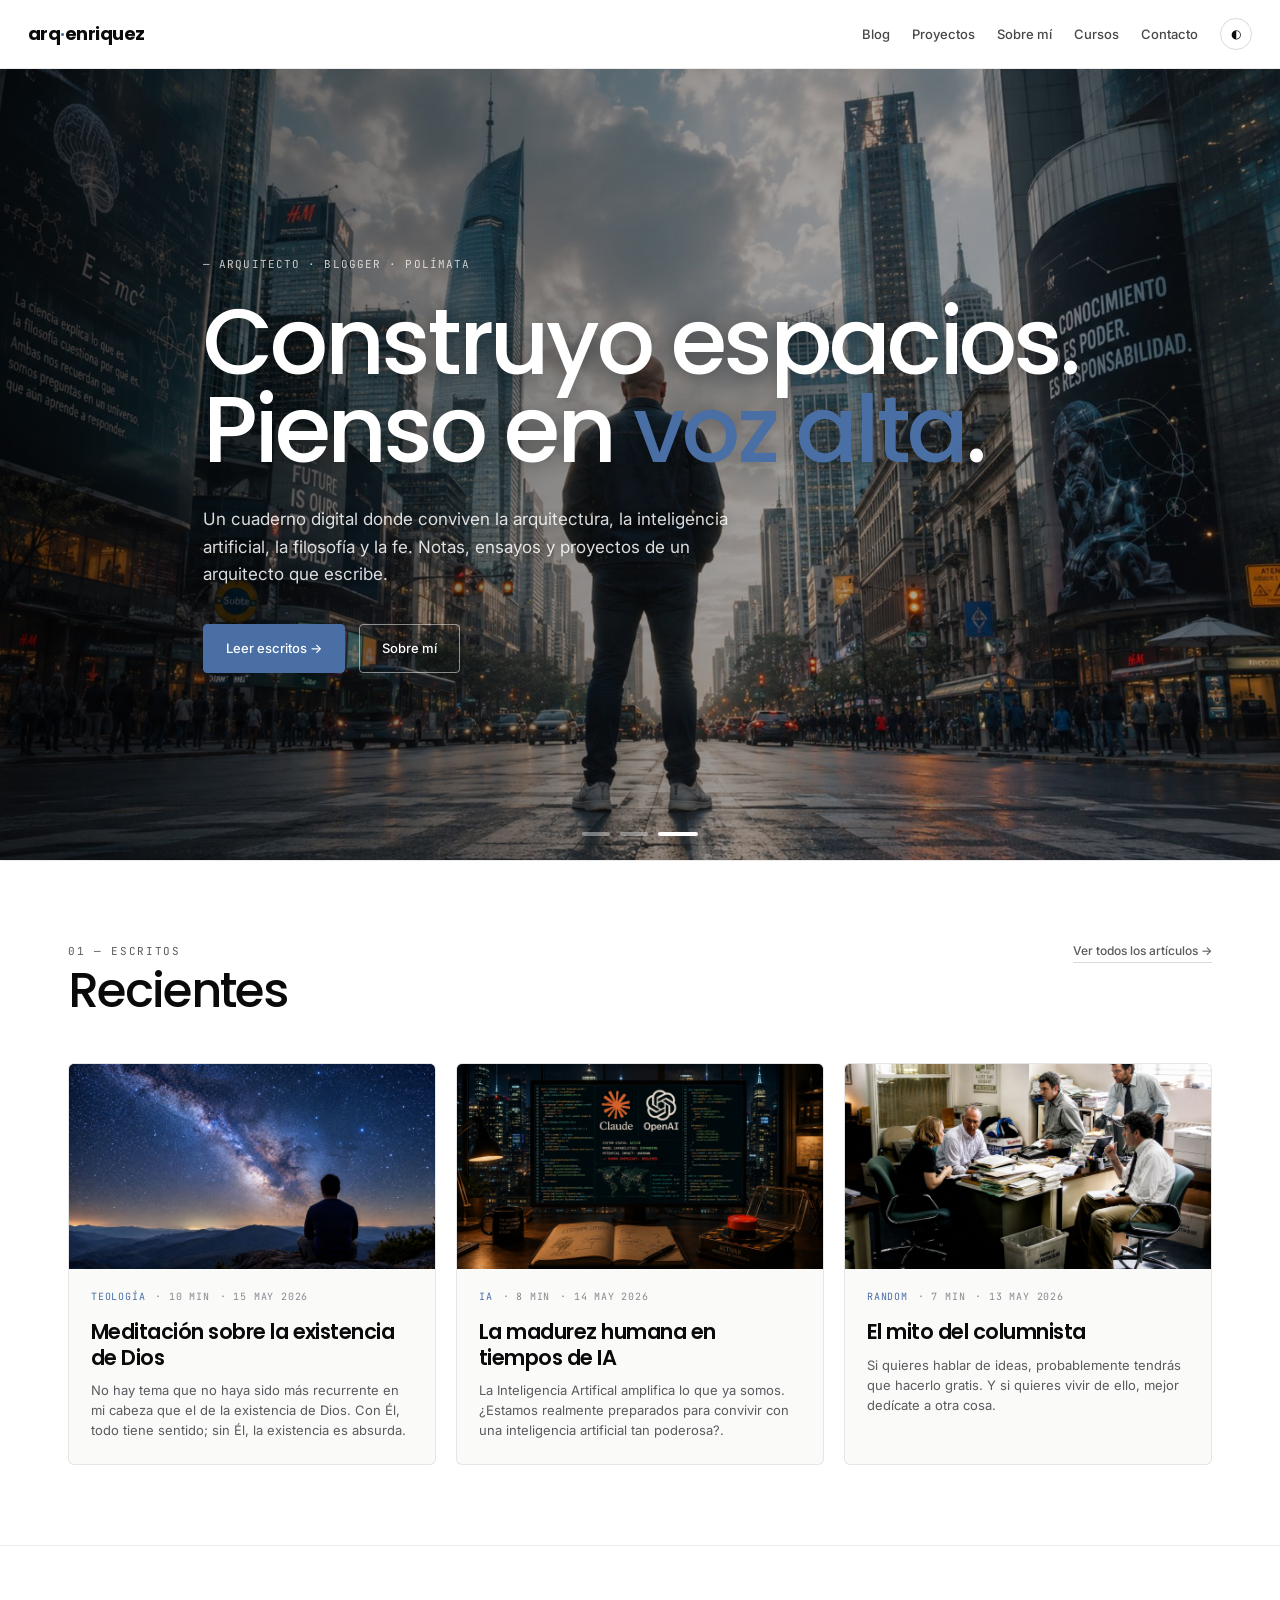
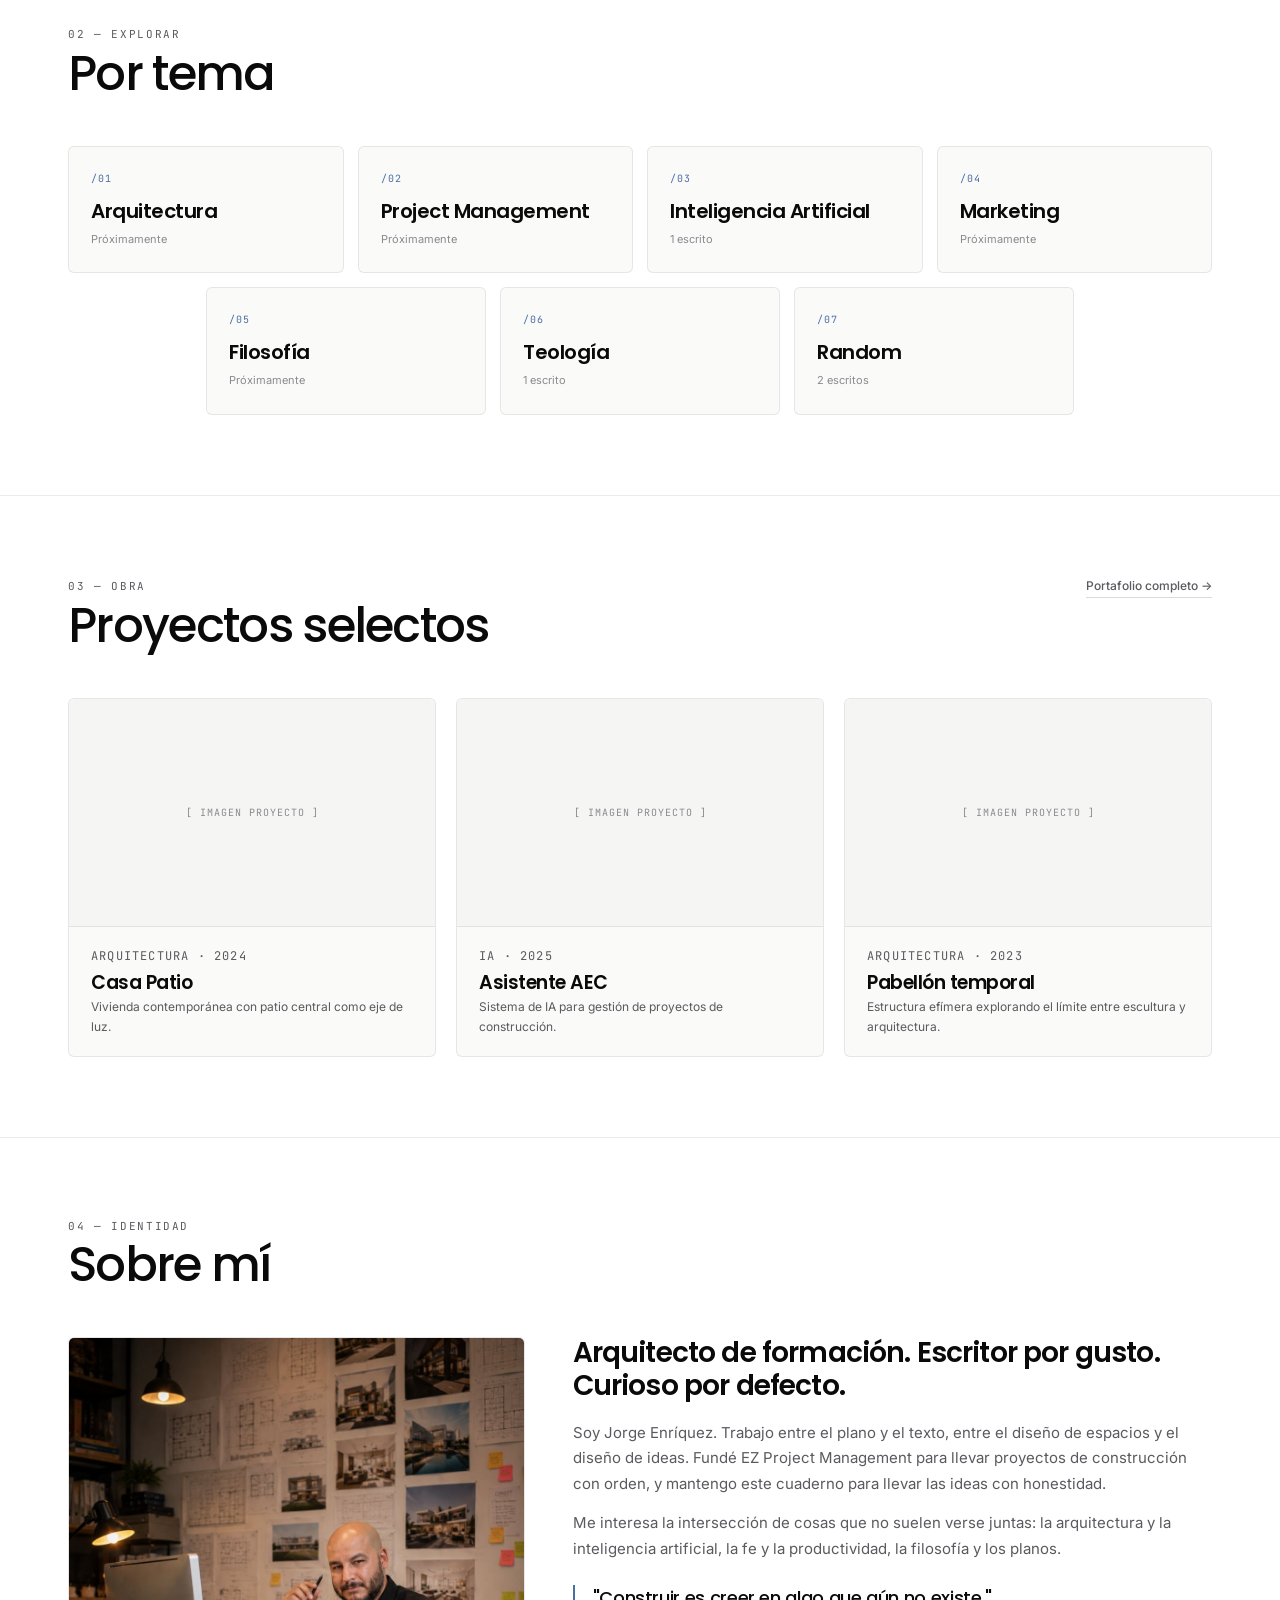
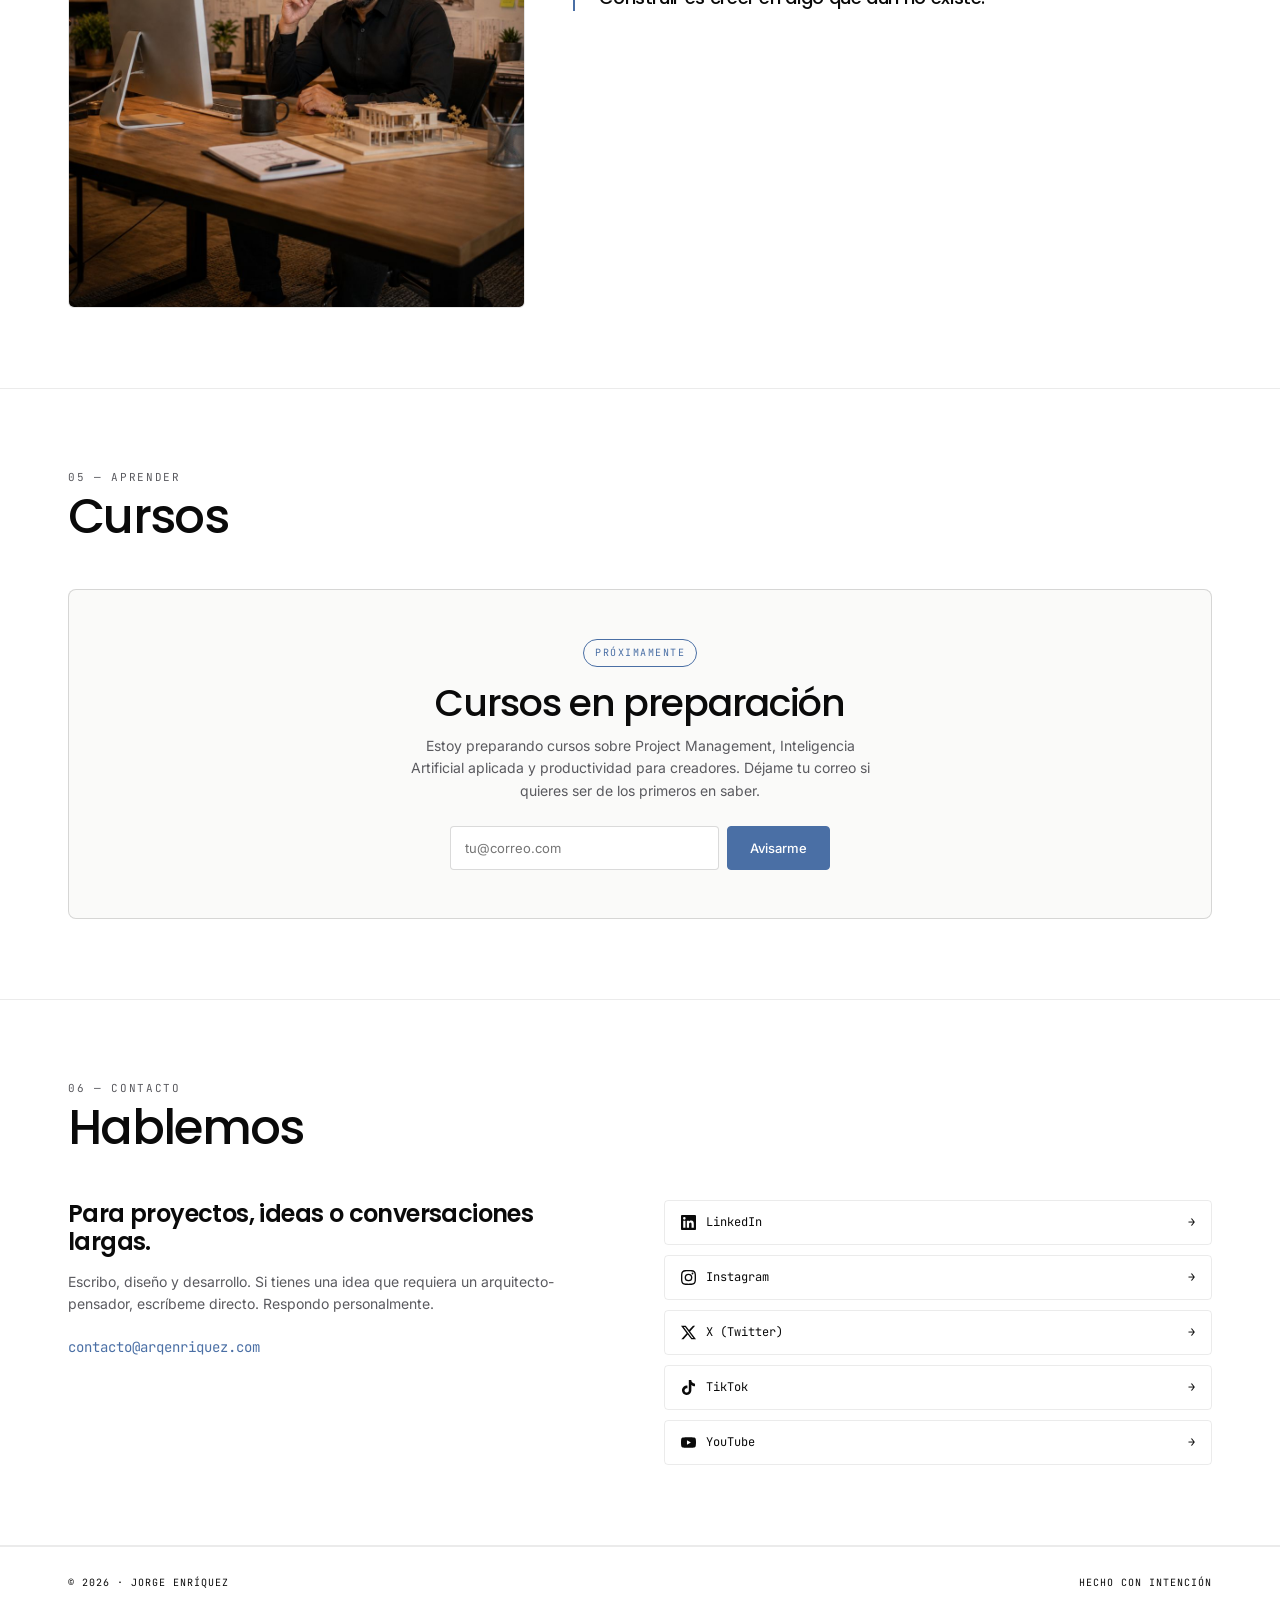
==== index.html @ 20e275d6 "Primer commit: estructura inicial del sitio con 4 articulos publicados" ====
<!DOCTYPE html>
<html lang="es" data-theme="light">
<head>
  <!-- ====================================================================
       META BÁSICA
       Es importante poner charset y viewport como las primeras dos etiquetas
       dentro de <head> para que el navegador interprete bien el contenido.
  ===================================================================== -->
  <meta charset="UTF-8">
  <meta name="viewport" content="width=device-width, initial-scale=1.0">

  <!-- ====================================================================
       SEO Y SOCIAL META TAGS
       Estas etiquetas son lo que aparece cuando alguien comparte tu sitio
       en WhatsApp, X, LinkedIn, etc. Son CRUCIALES para una marca personal.
  ===================================================================== -->
  <title>Jorge Enríquez · Arquitecto, escritor, polímata</title>
  <meta name="description" content="Cuaderno digital de Jorge Enríquez. Arquitectura, inteligencia artificial, project management, filosofía y teología. Notas, ensayos y proyectos.">
  <meta name="author" content="Jorge Enríquez">

  <!-- Open Graph (Facebook, LinkedIn, WhatsApp) -->
  <meta property="og:title" content="Jorge Enríquez · Arquitecto, escritor, polímata">
  <meta property="og:description" content="Cuaderno digital donde conviven la arquitectura, la inteligencia artificial, la filosofía y la fe.">
  <meta property="og:type" content="website">
  <meta property="og:url" content="https://arqenriquez.com">
  <meta property="og:locale" content="es_MX">
  <!-- Cuando tengas la imagen social, descomenta y ajusta: -->
  <!-- <meta property="og:image" content="https://arqenriquez.com/assets/images/og-image.jpg"> -->

  <!-- Twitter / X -->
  <meta name="twitter:card" content="summary_large_image">
  <meta name="twitter:title" content="Jorge Enríquez · Arquitecto, escritor, polímata">
  <meta name="twitter:description" content="Cuaderno digital donde conviven la arquitectura, la IA, la filosofía y la fe.">

  <!-- ====================================================================
       FAVICON
       Cuando tengas tu logo, lo guardas como favicon.ico en la raíz
       y como apple-touch-icon.png (180x180) para móviles.
  ===================================================================== -->
  <link rel="icon" type="image/x-icon" href="/favicon.ico">
  <!-- <link rel="apple-touch-icon" sizes="180x180" href="/apple-touch-icon.png"> -->

  <!-- ====================================================================
       FUENTES (Google Fonts con preconnect para mejor performance)
       preconnect = le dice al navegador "vas a necesitar esto, ve preparándote"
  ===================================================================== -->
  <link rel="preconnect" href="https://fonts.googleapis.com">
  <link rel="preconnect" href="https://fonts.gstatic.com" crossorigin>
  <link href="https://fonts.googleapis.com/css2?family=Poppins:wght@400;500;600;700;800&family=Inter:wght@400;500&family=JetBrains+Mono:wght@400;500&display=swap" rel="stylesheet">

  <!-- ====================================================================
       ESTILOS
  ===================================================================== -->
  <link rel="stylesheet" href="css/styles.css">
</head>

<body>

  <!-- ====================================================================
       NAVBAR
       <nav> es la etiqueta semántica para navegación principal.
       aria-label ayuda a lectores de pantalla a identificar la sección.
  ===================================================================== -->
  <nav class="nav" aria-label="Navegación principal">
    <a href="#top" class="logo" aria-label="Inicio · Jorge Enríquez">
      arq<i>·</i>enriquez
    </a>

    <!-- Botón hamburguesa (solo visible en móvil) -->
    <button class="nav-toggle" id="navToggle" aria-label="Abrir menú" aria-expanded="false">
      <span></span>
      <span></span>
      <span></span>
    </button>

    <ul class="nav-links" id="navLinks">
      <li><a href="#blog">Blog</a></li>
      <li><a href="#proyectos">Proyectos</a></li>
      <li><a href="#sobre">Sobre mí</a></li>
      <li><a href="#cursos">Cursos</a></li>
      <li><a href="#contacto">Contacto</a></li>
      <li>
        <button class="theme-toggle" id="themeToggle" aria-label="Cambiar tema oscuro/claro" title="Cambiar tema">
          <span class="theme-icon">◐</span>
        </button>
      </li>
    </ul>
  </nav>

  <!-- ====================================================================
       MAIN CONTENT
       <main> indica el contenido principal de la página (solo uno por página)
  ===================================================================== -->
  <main id="top">

    <!-- HERO ============================================================ -->
    <!--
         El hero ahora tiene un carrusel a TODO el ancho y alto como fondo.
         El texto va encima con z-index alto y un overlay oscuro detrás del
         texto para garantizar legibilidad sobre cualquier imagen.
    -->
    <section class="hero">

      <!-- ================================================================
           CARRUSEL DE FONDO
           - 3 slides con fade automático cada 5 segundos
           - Pausa al pasar el mouse
           - Indicadores (puntos) y flechas para navegación manual
           - Para añadir/quitar slides: edita los <div class="slide">
             y los <button class="dot"> (mantén el mismo número).
      ================================================================ -->
      <div class="hero-carousel" id="heroCarousel" aria-roledescription="carousel" aria-label="Galería del hero">

        <div class="carousel-track">
          <!-- ORDEN INICIAL: el slide 3 (Hero 3) arranca activo porque
               la palabra inicial es "voz alta", que va emparejada con Hero 3. -->
          <div class="slide" data-slide="0">
            <img src="assets/images/hero-slide-1.jpg" alt="" loading="lazy">
          </div>
          <div class="slide" data-slide="1">
            <img src="assets/images/hero-slide-2.jpg" alt="" loading="lazy">
          </div>
          <div class="slide is-active" data-slide="2">
            <img src="assets/images/hero-slide-3.jpg" alt="" loading="eager">
          </div>
        </div>

        <!-- Overlay oscuro para mejorar contraste del texto sobre las fotos -->
        <div class="hero-overlay" aria-hidden="true"></div>

        <button class="carousel-arrow carousel-prev" id="carouselPrev" aria-label="Slide anterior">‹</button>
        <button class="carousel-arrow carousel-next" id="carouselNext" aria-label="Siguiente slide">›</button>

        <div class="carousel-dots" role="tablist" aria-label="Selector de slides">
          <button class="dot" data-target="0" aria-label="Ir al slide 1"></button>
          <button class="dot" data-target="1" aria-label="Ir al slide 2"></button>
          <button class="dot is-active" data-target="2" aria-label="Ir al slide 3"></button>
        </div>
      </div>

      <!-- Contenido del hero (va por encima del carrusel) -->
      <div class="container hero-content">
        <p class="meta">— ARQUITECTO · BLOGGER · POLÍMATA</p>
        <h1 class="hero-title">
          Construyo espacios.<br>
          Pienso en <span class="rotate" id="rotateWord">voz alta</span>.
        </h1>
        <p class="hero-lede">
          Un cuaderno digital donde conviven la arquitectura, la inteligencia artificial,
          la filosofía y la fe. Notas, ensayos y proyectos de un arquitecto que escribe.
        </p>
        <div class="hero-cta">
          <a href="#blog" class="btn btn-primary">Leer escritos →</a>
          <a href="#sobre" class="btn btn-ghost">Sobre mí</a>
        </div>
      </div>
    </section>

    <!-- 01 — BLOG RECIENTES ============================================ -->
    <section class="section" id="blog">
      <div class="container">
        <header class="section-head">
          <div>
            <p class="section-num">01 — ESCRITOS</p>
            <h2>Recientes</h2>
          </div>
          <a href="articulos.html" class="section-link">Ver todos los artículos →</a>
        </header>

        <!-- El listado lo genera JS leyendo /data/articulos.js.
             data-limit="3" → en la portada solo mostramos los 3 más recientes. -->
        <div class="blog-grid" id="blogGrid" data-limit="3">
          <!-- Cards inyectados por script.js -->
        </div>
      </div>
    </section>

    <!-- 02 — EXPLORAR POR TEMA ========================================= -->
    <section class="section" id="temas">
      <div class="container">
        <header class="section-head">
          <div>
            <p class="section-num">02 — EXPLORAR</p>
            <h2>Por tema</h2>
          </div>
        </header>

        <!-- Cada card lleva a articulos.html?cat=<slug-categoria>.
             data-cat = nombre EXACTO de la categoría en articulos.js (mayúsculas).
             Lo usa el JS para contar artículos de esa categoría dinámicamente
             (reemplaza el "00 escritos" por el conteo real). -->
        <div class="cat-grid">
          <a href="articulos.html?cat=arquitectura" class="cat" data-cat="ARQUITECTURA">
            <span class="cat-num">/01</span>
            <span class="cat-name">Arquitectura</span>
            <span class="cat-count">00 escritos</span>
          </a>
          <a href="articulos.html?cat=project-management" class="cat" data-cat="PROJECT MANAGEMENT">
            <span class="cat-num">/02</span>
            <span class="cat-name">Project Management</span>
            <span class="cat-count">00 escritos</span>
          </a>
          <a href="articulos.html?cat=ia" class="cat" data-cat="IA">
            <span class="cat-num">/03</span>
            <span class="cat-name">Inteligencia Artificial</span>
            <span class="cat-count">00 escritos</span>
          </a>
          <a href="articulos.html?cat=marketing" class="cat" data-cat="MARKETING">
            <span class="cat-num">/04</span>
            <span class="cat-name">Marketing</span>
            <span class="cat-count">00 escritos</span>
          </a>
          <a href="articulos.html?cat=filosofia" class="cat" data-cat="FILOSOFÍA">
            <span class="cat-num">/05</span>
            <span class="cat-name">Filosofía</span>
            <span class="cat-count">00 escritos</span>
          </a>
          <a href="articulos.html?cat=teologia" class="cat" data-cat="TEOLOGÍA">
            <span class="cat-num">/06</span>
            <span class="cat-name">Teología</span>
            <span class="cat-count">00 escritos</span>
          </a>
          <a href="articulos.html?cat=random" class="cat" data-cat="RANDOM">
            <span class="cat-num">/07</span>
            <span class="cat-name">Random</span>
            <span class="cat-count">00 escritos</span>
          </a>
        </div>
      </div>
    </section>

    <!-- 03 — PROYECTOS SELECTOS ======================================== -->
    <section class="section" id="proyectos">
      <div class="container">
        <header class="section-head">
          <div>
            <p class="section-num">03 — OBRA</p>
            <h2>Proyectos selectos</h2>
          </div>
          <a href="#" class="section-link">Portafolio completo →</a>
        </header>

        <div class="proj-grid">
          <article class="proj-card">
            <div class="proj-img" aria-label="Imagen del proyecto Casa Patio">
              <span>[ IMAGEN PROYECTO ]</span>
            </div>
            <div class="proj-body">
              <p class="proj-tag">ARQUITECTURA · 2024</p>
              <h3>Casa Patio</h3>
              <p>Vivienda contemporánea con patio central como eje de luz.</p>
            </div>
          </article>

          <article class="proj-card">
            <div class="proj-img" aria-label="Imagen del proyecto Asistente AEC">
              <span>[ IMAGEN PROYECTO ]</span>
            </div>
            <div class="proj-body">
              <p class="proj-tag">IA · 2025</p>
              <h3>Asistente AEC</h3>
              <p>Sistema de IA para gestión de proyectos de construcción.</p>
            </div>
          </article>

          <article class="proj-card">
            <div class="proj-img" aria-label="Imagen del proyecto Pabellón">
              <span>[ IMAGEN PROYECTO ]</span>
            </div>
            <div class="proj-body">
              <p class="proj-tag">ARQUITECTURA · 2023</p>
              <h3>Pabellón temporal</h3>
              <p>Estructura efímera explorando el límite entre escultura y arquitectura.</p>
            </div>
          </article>
        </div>
      </div>
    </section>

    <!-- 04 — SOBRE MÍ ================================================== -->
    <section class="section" id="sobre">
      <div class="container">
        <header class="section-head">
          <div>
            <p class="section-num">04 — IDENTIDAD</p>
            <h2>Sobre mí</h2>
          </div>
        </header>

        <div class="about">
          <div class="about-photo">
            <img src="assets/images/sobre-mi.jpg" alt="Foto de Jorge Enríquez" loading="lazy">
          </div>
          <div class="about-text">
            <h3>Arquitecto de formación. Escritor por gusto. Curioso por defecto.</h3>
            <p>
              Soy Jorge Enríquez. Trabajo entre el plano y el texto, entre el diseño de
              espacios y el diseño de ideas. Fundé EZ Project Management para llevar proyectos
              de construcción con orden, y mantengo este cuaderno para llevar las ideas con honestidad.
            </p>
            <p>
              Me interesa la intersección de cosas que no suelen verse juntas: la arquitectura
              y la inteligencia artificial, la fe y la productividad, la filosofía y los planos.
            </p>
            <blockquote class="quote">
              "Construir es creer en algo que aún no existe."
            </blockquote>
          </div>
        </div>
      </div>
    </section>

    <!-- 05 — CURSOS ==================================================== -->
    <section class="section" id="cursos">
      <div class="container">
        <header class="section-head">
          <div>
            <p class="section-num">05 — APRENDER</p>
            <h2>Cursos</h2>
          </div>
        </header>

        <div class="courses">
          <span class="courses-tag">PRÓXIMAMENTE</span>
          <h3>Cursos en preparación</h3>
          <p>
            Estoy preparando cursos sobre Project Management, Inteligencia Artificial aplicada
            y productividad para creadores. Déjame tu correo si quieres ser de los primeros en saber.
          </p>
          <form class="email-form" id="emailForm">
            <input
              type="email"
              name="email"
              placeholder="tu@correo.com"
              required
              aria-label="Correo electrónico"
            >
            <button type="submit" class="btn btn-primary">Avisarme</button>
          </form>
        </div>
      </div>
    </section>

    <!-- 06 — CONTACTO ================================================== -->
    <section class="section" id="contacto">
      <div class="container">
        <header class="section-head">
          <div>
            <p class="section-num">06 — CONTACTO</p>
            <h2>Hablemos</h2>
          </div>
        </header>

        <div class="contact">
          <div class="contact-info">
            <h3>Para proyectos, ideas o conversaciones largas.</h3>
            <p>
              Escribo, diseño y desarrollo. Si tienes una idea que requiera un
              arquitecto-pensador, escríbeme directo. Respondo personalmente.
            </p>
            <a href="mailto:contacto@arqenriquez.com" class="contact-email">
              contacto@arqenriquez.com
            </a>
          </div>

          <!-- Los iconos son SVG inline (no archivos externos). Usan
               fill="currentColor" para heredar el color del texto: se ven
               monocromáticos y cambian a azul en hover automáticamente. -->
          <div class="social">
            <a href="https://www.linkedin.com/in/jorge-ernesto-enriquez-espinoza-536915244/?skipRedirect=true" target="_blank" rel="noopener noreferrer">
              <span class="social-name">
                <svg class="social-icon" viewBox="0 0 24 24" fill="currentColor" aria-hidden="true"><path d="M20.447 20.452h-3.554v-5.569c0-1.328-.027-3.037-1.852-3.037-1.853 0-2.136 1.445-2.136 2.939v5.667H9.351V9h3.414v1.561h.046c.477-.9 1.637-1.85 3.37-1.85 3.601 0 4.267 2.37 4.267 5.455v6.286zM5.337 7.433a2.062 2.062 0 0 1-2.063-2.065 2.064 2.064 0 1 1 2.063 2.065zm1.782 13.019H3.555V9h3.564v11.452zM22.225 0H1.771C.792 0 0 .774 0 1.729v20.542C0 23.227.792 24 1.771 24h20.451C23.2 24 24 23.227 24 22.271V1.729C24 .774 23.2 0 22.222 0h.003z"/></svg>
                LinkedIn
              </span><span>→</span>
            </a>
            <a href="https://www.instagram.com/jenriquez_arq/" target="_blank" rel="noopener noreferrer">
              <span class="social-name">
                <svg class="social-icon" viewBox="0 0 24 24" fill="currentColor" aria-hidden="true"><path d="M12 2.163c3.204 0 3.584.012 4.85.07 3.252.148 4.771 1.691 4.919 4.919.058 1.265.069 1.645.069 4.849 0 3.205-.012 3.584-.069 4.849-.149 3.225-1.664 4.771-4.919 4.919-1.266.058-1.644.07-4.85.07-3.204 0-3.584-.012-4.849-.07-3.26-.149-4.771-1.699-4.919-4.92-.058-1.265-.07-1.644-.07-4.849 0-3.204.013-3.583.07-4.849.149-3.227 1.664-4.771 4.919-4.919 1.266-.057 1.645-.069 4.849-.069zM12 0C8.741 0 8.333.014 7.053.072 2.695.272.273 2.69.073 7.052.014 8.333 0 8.741 0 12c0 3.259.014 3.668.072 4.948.2 4.358 2.618 6.78 6.98 6.98C8.333 23.986 8.741 24 12 24c3.259 0 3.668-.014 4.948-.072 4.354-.2 6.782-2.618 6.979-6.98.059-1.28.073-1.689.073-4.948 0-3.259-.014-3.667-.072-4.947-.196-4.354-2.617-6.78-6.979-6.98C15.668.014 15.259 0 12 0zm0 5.838a6.162 6.162 0 1 0 0 12.324 6.162 6.162 0 0 0 0-12.324zM12 16a4 4 0 1 1 0-8 4 4 0 0 1 0 8zm6.406-11.845a1.44 1.44 0 1 0 0 2.881 1.44 1.44 0 0 0 0-2.881z"/></svg>
                Instagram
              </span><span>→</span>
            </a>
            <a href="https://x.com/arqenriquez" target="_blank" rel="noopener noreferrer">
              <span class="social-name">
                <svg class="social-icon" viewBox="0 0 24 24" fill="currentColor" aria-hidden="true"><path d="M18.901 1.153h3.68l-8.04 9.19L24 22.846h-7.406l-5.8-7.584-6.638 7.584H.474l8.6-9.83L0 1.154h7.594l5.243 6.932 6.39-6.933ZM17.61 20.644h2.039L6.486 3.24H4.298Z"/></svg>
                X (Twitter)
              </span><span>→</span>
            </a>
            <a href="https://www.tiktok.com/@arq.enriquez" target="_blank" rel="noopener noreferrer">
              <span class="social-name">
                <svg class="social-icon" viewBox="0 0 24 24" fill="currentColor" aria-hidden="true"><path d="M12.525.02c1.31-.02 2.61-.01 3.91-.02.08 1.53.63 3.09 1.75 4.17 1.12 1.11 2.7 1.62 4.24 1.79v4.03c-1.44-.05-2.89-.35-4.2-.97-.57-.26-1.1-.59-1.62-.93-.01 2.92.01 5.84-.02 8.75-.08 1.4-.54 2.79-1.35 3.94-1.31 1.92-3.58 3.17-5.91 3.21-1.43.08-2.86-.31-4.08-1.03-2.02-1.19-3.44-3.37-3.65-5.71-.02-.5-.03-1-.01-1.49.18-1.9 1.12-3.72 2.58-4.96 1.66-1.44 3.98-2.13 6.15-1.72.02 1.48-.04 2.96-.04 4.44-.99-.32-2.15-.23-3.02.37-.63.41-1.11 1.04-1.36 1.75-.21.51-.15 1.07-.14 1.61.24 1.64 1.82 3.02 3.5 2.87 1.12-.01 2.19-.66 2.77-1.61.19-.33.4-.67.41-1.06.1-1.79.06-3.57.07-5.36.01-4.03-.01-8.05.02-12.07z"/></svg>
                TikTok
              </span><span>→</span>
            </a>
            <a href="https://www.youtube.com/@arqenriquez" target="_blank" rel="noopener noreferrer">
              <span class="social-name">
                <svg class="social-icon" viewBox="0 0 24 24" fill="currentColor" aria-hidden="true"><path d="M23.498 6.186a3.016 3.016 0 0 0-2.122-2.136C19.505 3.545 12 3.545 12 3.545s-7.505 0-9.377.505A3.017 3.017 0 0 0 .502 6.186C0 8.07 0 12 0 12s0 3.93.502 5.814a3.016 3.016 0 0 0 2.122 2.136c1.871.505 9.376.505 9.376.505s7.505 0 9.377-.505a3.015 3.015 0 0 0 2.122-2.136C24 15.93 24 12 24 12s0-3.93-.502-5.814zM9.545 15.568V8.432L15.818 12l-6.273 3.568z"/></svg>
                YouTube
              </span><span>→</span>
            </a>
          </div>
        </div>
      </div>
    </section>

  </main>

  <!-- ====================================================================
       FOOTER
  ===================================================================== -->
  <footer class="footer">
    <div class="container footer-inner">
      <p>© <span id="currentYear">2026</span> · JORGE ENRÍQUEZ</p>
      <p>HECHO CON INTENCIÓN</p>
    </div>
  </footer>

  <!-- ====================================================================
       JAVASCRIPT
       Lo cargamos al final del <body> para que el HTML se renderice primero.
       defer = se descarga en paralelo pero se ejecuta cuando el HTML termine.

       Orden importante:
       1. articulos.js → define window.ARTICULOS (la "base de datos")
       2. script.js    → lee window.ARTICULOS y arma el grid del blog
  ===================================================================== -->
  <script src="data/articulos.js" defer></script>
  <script src="js/script.js" defer></script>

</body>
</html>
---- css/styles.css ----
/* ============================================================================
   ARQENRIQUEZ.COM — STYLES
   Marca personal de Jorge Enríquez · Arquitecto, escritor, polímata
   ----------------------------------------------------------------------------
   ESTRUCTURA DE ESTE ARCHIVO:
   1. Variables CSS (modo claro y oscuro)
   2. Reset y base
   3. Tipografía
   4. Layout (container, grid)
   5. Componentes (botones, cards, etc.)
   6. Secciones específicas
   7. Responsive (media queries)

   FILOSOFÍA: usamos CSS variables para que el toggle de tema cambie
   TODO el sitio cambiando solo unas pocas líneas.
============================================================================ */


/* ============================================================================
   1. VARIABLES CSS (TOKENS DE DISEÑO)
   ----------------------------------------------------------------------------
   :root es el elemento padre de todo (el <html>). Las variables que definamos
   aquí están disponibles en todo el documento usando var(--nombre-variable).

   Definimos PRIMERO el modo claro (default) y DESPUÉS sobrescribimos las
   variables cuando el atributo data-theme="dark" esté en el <html>.
============================================================================ */

:root {
  /* COLORES — modo claro (default) */
  --bg: #FFFFFF;
  --surface: #FAFAF9;
  --surface-2: #F5F5F4;

  --text: #0A0A0A;
  --text-secondary: #5A5A5F;
  --text-dim: #8A8A90;

  --accent: #4A6FA5;
  --accent-hover: #3D5A99;
  --accent-glow: rgba(74, 111, 165, 0.35);   /* azul translúcido para sombras de hover */

  --border: rgba(10, 10, 10, 0.08);
  --border-strong: rgba(10, 10, 10, 0.15);

  /* TIPOGRAFÍA */
  --font-display: 'Poppins', system-ui, -apple-system, sans-serif;
  --font-body: 'Inter', system-ui, -apple-system, sans-serif;
  --font-mono: 'JetBrains Mono', 'Courier New', monospace;

  /* TAMAÑOS — usamos clamp(min, ideal, max) para tipografía responsiva
     clamp() es magia: el navegador escoge el ideal, pero nunca pasa
     del min ni del max. Adiós media queries para tamaños de letra. */
  --fs-h1: clamp(48px, 8vw, 92px);
  --fs-h2: clamp(32px, 4.5vw, 48px);
  --fs-h3: 28px;
  --fs-body: 16px;
  --fs-small: 13px;
  --fs-meta: 11px;

  /* ESPACIADO */
  --container-max: 1200px;
  --container-padding: 28px;

  /* TRANSICIONES */
  --transition-fast: 0.2s ease;
  --transition-medium: 0.3s ease;

  /* RADIOS */
  --radius-sm: 4px;
  --radius-md: 6px;
  --radius-lg: 8px;
}

/* MODO OSCURO — sobrescribimos las variables cuando data-theme="dark" */
[data-theme="dark"] {
  --bg: #000000;
  --surface: #0A0A0A;
  --surface-2: #121212;

  --text: #FFFFFF;
  --text-secondary: #A8A8AE;
  --text-dim: #6E6E72;

  --accent: #6B8DC0;
  --accent-hover: #8AA8D6;
  --accent-glow: rgba(107, 141, 192, 0.45);  /* azul translúcido más fuerte para fondo oscuro */

  --border: rgba(255, 255, 255, 0.1);
  --border-strong: rgba(255, 255, 255, 0.2);
}


/* ============================================================================
   2. RESET Y BASE
   ----------------------------------------------------------------------------
   Eliminamos los estilos default del navegador para empezar limpio.
============================================================================ */

* {
  box-sizing: border-box;       /* padding/border NO suman al ancho total */
  margin: 0;
  padding: 0;
}

html {
  scroll-behavior: smooth;       /* scroll suave al hacer click en anclas */
  scroll-padding-top: 80px;      /* offset para que el navbar no tape */
}

body {
  background: var(--bg);
  color: var(--text);
  font-family: var(--font-body);
  font-size: var(--fs-body);
  line-height: 1.6;
  -webkit-font-smoothing: antialiased;     /* texto más suave en macOS */
  -moz-osx-font-smoothing: grayscale;
  transition: background var(--transition-medium), color var(--transition-medium);
}

/* Selección de texto con el color de acento */
::selection {
  background: var(--accent);
  color: #FFFFFF;
}


/* ============================================================================
   3. TIPOGRAFÍA
============================================================================ */

h1, h2, h3, h4, h5, h6 {
  font-family: var(--font-display);
  color: var(--text);
  letter-spacing: -0.025em;     /* tracking más cerrado en headings = más editorial */
  line-height: 1.1;
  font-weight: 500;
}

p {
  color: var(--text);
}

a {
  color: var(--accent);
  text-decoration: none;
  transition: color var(--transition-fast);
}


/* ============================================================================
   4. LAYOUT
============================================================================ */

.container {
  max-width: var(--container-max);
  margin: 0 auto;
  padding-left: var(--container-padding);
  padding-right: var(--container-padding);
}


/* ============================================================================
   5. NAVBAR
============================================================================ */

.nav {
  position: sticky;              /* se queda pegado arriba al hacer scroll */
  top: 0;
  z-index: 100;
  background: var(--bg);
  backdrop-filter: blur(8px);    /* efecto glassmorphism sutil */
  border-bottom: 1px solid var(--border);
  display: flex;
  justify-content: space-between;
  align-items: center;
  padding: 18px var(--container-padding);
  transition: background var(--transition-medium), border-color var(--transition-medium);
}

.logo {
  font-family: var(--font-display);
  font-size: 18px;
  font-weight: 700;
  letter-spacing: -0.03em;
  color: var(--text);
}
.logo i {
  color: var(--accent);
  font-style: normal;
}

.nav-links {
  display: flex;
  gap: 22px;
  align-items: center;
  list-style: none;
}
.nav-links a {
  color: var(--text);
  font-size: var(--fs-small);
  font-weight: 500;
  opacity: 0.75;
  transition: opacity var(--transition-fast), color var(--transition-fast);
}
.nav-links a:hover {
  opacity: 1;
  color: var(--accent);
}

.theme-toggle {
  width: 32px;
  height: 32px;
  border: 1px solid var(--border-strong);
  border-radius: 50%;
  background: transparent;
  color: var(--text);
  cursor: pointer;
  display: flex;
  align-items: center;
  justify-content: center;
  font-size: 12px;
  transition: all var(--transition-fast);
}
.theme-toggle:hover {
  border-color: var(--accent);
  color: var(--accent);
}

/* HAMBURGUESA (oculta en desktop, se muestra en móvil) */
.nav-toggle {
  display: none;
  flex-direction: column;
  justify-content: space-between;
  width: 22px;
  height: 16px;
  background: transparent;
  border: none;
  cursor: pointer;
  padding: 0;
}
.nav-toggle span {
  display: block;
  width: 100%;
  height: 1.5px;
  background: var(--text);
  transition: transform var(--transition-fast), opacity var(--transition-fast);
}


/* ============================================================================
   6. HERO
   ----------------------------------------------------------------------------
   El hero ahora es un contenedor "full-bleed" (todo el ancho de la ventana)
   con un carrusel de fondo. El texto se posiciona por encima usando z-index.

   ESTRUCTURA:
   .hero (position:relative, ancho 100vw, alto fijo)
     ├── .hero-carousel  (position:absolute, cubre todo el hero — el FONDO)
     ├── .hero-overlay   (position:absolute, capa oscura para legibilidad)
     └── .hero-content   (position:relative + z-index, el TEXTO encima)
============================================================================ */

.hero {
  position: relative;
  width: 100%;
  min-height: 88vh;              /* alto del hero — ajusta a gusto (ej: 100vh) */
  display: flex;
  align-items: center;            /* centra el contenido verticalmente */
  overflow: hidden;
  border-bottom: 1px solid var(--border);
  padding: 100px 0;               /* respiración arriba/abajo */
}

/* Contenido del hero — va POR ENCIMA del carrusel */
.hero-content {
  position: relative;
  z-index: 3;                     /* texto > overlay > carrusel */
  color: #FFFFFF;                 /* texto blanco sobre fondo oscuro/foto */
}

.meta {
  font-family: var(--font-mono);
  font-size: var(--fs-meta);
  color: rgba(255, 255, 255, 0.75);
  letter-spacing: 0.1em;
  margin-bottom: 24px;
}

.hero-title {
  font-family: var(--font-display);
  font-size: var(--fs-h1);
  font-weight: 500;                              /* esbelto y elegante (Poppins Medium) */
  line-height: 0.96;
  letter-spacing: -0.04em;
  margin-bottom: 32px;
  color: #FFFFFF;
  text-shadow: 0 2px 20px rgba(0, 0, 0, 0.4);   /* sutil sombra para más legibilidad */
}

.rotate {
  color: var(--accent);
  display: inline-block;
  transition: opacity var(--transition-medium);
}

.hero-lede {
  font-size: 17px;
  line-height: 1.6;
  color: rgba(255, 255, 255, 0.85);
  max-width: 540px;
  margin-bottom: 36px;
  text-shadow: 0 1px 10px rgba(0, 0, 0, 0.3);
}

.hero-cta {
  display: flex;
  gap: 14px;
  flex-wrap: wrap;
}

/* En el hero, el botón ghost vive sobre fotos oscuras → forzamos blanco */
.hero-content .btn-ghost {
  color: #FFFFFF;
  border-color: rgba(255, 255, 255, 0.5);
}
.hero-content .btn-ghost:hover {
  border-color: #FFFFFF;
  background: rgba(255, 255, 255, 0.08);
}


/* ============================================================================
   6.1 CARRUSEL DEL HERO (FONDO A PANTALLA COMPLETA)
   ----------------------------------------------------------------------------
   - El carrusel ocupa el 100% del .hero (cubre todo el fondo)
   - .carousel-track apila las slides en la misma posición
   - El cambio entre slides se hace con opacidad (fade) — más suave que sliding
   - La slide activa tiene la clase .is-active (controlada desde script.js)
============================================================================ */

.hero-carousel {
  position: absolute;
  inset: 0;                      /* top:0; right:0; bottom:0; left:0 */
  width: 100%;
  height: 100%;
  z-index: 1;
  overflow: hidden;
  background: var(--surface-2);
}

/* OVERLAY OSCURO — mejora la legibilidad del texto sobre las fotos */
.hero-overlay {
  position: absolute;
  inset: 0;
  z-index: 1;                    /* sobre los slides, debajo de flechas/dots */
  background: linear-gradient(
    to right,
    rgba(0, 0, 0, 0.65) 0%,      /* lado izquierdo más oscuro (donde va el texto) */
    rgba(0, 0, 0, 0.35) 60%,
    rgba(0, 0, 0, 0.25) 100%
  );
  pointer-events: none;          /* no bloquea clicks en flechas/dots */
}

.carousel-track {
  position: relative;
  width: 100%;
  height: 100%;
}

.slide {
  position: absolute;
  inset: 0;                      /* top:0; right:0; bottom:0; left:0 */
  opacity: 0;
  transform: scale(1.04);        /* sutil zoom-out al entrar */
  transition: opacity 0.9s ease, transform 6s ease;
  pointer-events: none;
}

.slide.is-active {
  opacity: 1;
  transform: scale(1);           /* el slide activo se "asienta" lentamente */
  pointer-events: auto;
}

.slide img {
  width: 100%;
  height: 100%;
  object-fit: cover;             /* cubre todo sin deformar */
  display: block;
}

/* FLECHAS NAVEGACIÓN ------------------------------------------------- */
.carousel-arrow {
  position: absolute;
  top: 50%;
  transform: translateY(-50%);
  width: 44px;
  height: 44px;
  border-radius: 50%;
  border: 1px solid rgba(255, 255, 255, 0.4);
  background: rgba(0, 0, 0, 0.35);
  backdrop-filter: blur(6px);
  color: #FFFFFF;
  font-size: 24px;
  line-height: 1;
  cursor: pointer;
  display: flex;
  align-items: center;
  justify-content: center;
  opacity: 0;                    /* invisible hasta hover */
  transition: opacity var(--transition-medium), background var(--transition-fast);
  z-index: 3;                    /* por encima del overlay */
}
.carousel-arrow:hover {
  background: rgba(0, 0, 0, 0.6);
}
.carousel-prev { left: 18px; }
.carousel-next { right: 18px; }

.hero-carousel:hover .carousel-arrow {
  opacity: 1;                    /* aparecen al pasar el mouse */
}

/* INDICADORES (PUNTOS) ----------------------------------------------- */
.carousel-dots {
  position: absolute;
  bottom: 24px;
  left: 50%;
  transform: translateX(-50%);
  display: flex;
  gap: 10px;
  z-index: 3;                    /* por encima del overlay */
}

.dot {
  width: 28px;
  height: 4px;
  border: none;
  border-radius: 2px;
  background: rgba(255, 255, 255, 0.4);
  cursor: pointer;
  padding: 0;
  transition: background var(--transition-fast), width var(--transition-medium);
}
.dot:hover {
  background: rgba(255, 255, 255, 0.7);
}
.dot.is-active {
  background: #FFFFFF;
  width: 40px;                   /* el activo se alarga */
}

/* RESPETAR PREFERENCIA DE REDUCIR MOVIMIENTO ------------------------ */
@media (prefers-reduced-motion: reduce) {
  .slide {
    transition: opacity 0.3s ease;
    transform: none;
  }
}


/* ============================================================================
   7. BOTONES
============================================================================ */

.btn {
  display: inline-block;
  padding: 13px 22px;
  border-radius: var(--radius-sm);
  font-size: var(--fs-small);
  font-weight: 500;
  font-family: var(--font-body);
  text-decoration: none;
  cursor: pointer;
  border: 1px solid var(--border-strong);
  transition: all var(--transition-fast);
}
.btn-primary {
  background: var(--accent);
  color: #FFFFFF;
  border-color: var(--accent);
}
.btn-primary:hover {
  background: var(--accent-hover);
  border-color: var(--accent-hover);
}
.btn-ghost {
  background: transparent;
  color: var(--text);
}
.btn-ghost:hover {
  border-color: var(--text);
}


/* ============================================================================
   8. SECCIONES
============================================================================ */

.section {
  padding: 80px 0;
  border-bottom: 1px solid var(--border);
}

.section-head {
  display: flex;
  align-items: baseline;
  justify-content: space-between;
  margin-bottom: 48px;
  flex-wrap: wrap;
  gap: 16px;
}
.section-num {
  font-family: var(--font-mono);
  font-size: var(--fs-meta);
  color: var(--text-secondary);
  letter-spacing: 0.15em;
}
.section h2 {
  font-size: var(--fs-h2);
  font-weight: 500;
  letter-spacing: -0.035em;
  margin-top: 6px;
  line-height: 1;
}
.section-link {
  font-size: 12px;
  color: var(--text-secondary);
  border-bottom: 1px solid var(--border-strong);
  padding-bottom: 2px;
  font-weight: 500;
}
.section-link:hover {
  color: var(--accent);
  border-color: var(--accent);
}


/* ============================================================================
   9. BLOG GRID
============================================================================ */

.blog-grid {
  display: grid;
  grid-template-columns: repeat(auto-fit, minmax(260px, 1fr));
  gap: 20px;
}

.article-card {
  display: block;                /* <a> es inline por default; lo hacemos bloque */
  padding: 0;                    /* sin padding: la imagen va al ras del borde */
  background: var(--surface);
  border: 1px solid var(--border);
  border-radius: var(--radius-md);
  overflow: hidden;              /* recorta la imagen al borde redondeado */
  cursor: pointer;
  text-decoration: none;         /* el <a> trae subrayado, lo quitamos */
  color: inherit;                /* hereda el color del texto (no azul de link) */
  /* Misma animación expresiva que las cards de "Explorar por tema" */
  transition: transform 0.35s cubic-bezier(0.2, 0.8, 0.2, 1.05),
              box-shadow 0.35s ease,
              border-color var(--transition-fast),
              background var(--transition-medium);
}
.article-card:hover {
  border-color: var(--accent);
  transform: translateY(-8px) scale(1.04);          /* sube + crece */
  box-shadow: 0 22px 44px -14px var(--accent-glow); /* resplandor debajo */
}

/* MINIATURA DE LA CARD ------------------------------------------------- */
.article-card-img-wrap {
  width: 100%;
  aspect-ratio: 16 / 9;          /* misma proporción que el hero del artículo */
  background: var(--surface-2);
  overflow: hidden;
}
.article-card-img {
  width: 100%;
  height: 100%;
  object-fit: cover;             /* cubre el marco sin deformarse */
  display: block;
}

/* CONTENIDO DE LA CARD (debajo de la imagen) -------------------------- */
.article-card-content {
  padding: 20px 22px 24px;
}

.article-meta {
  display: flex;
  flex-wrap: wrap;
  gap: 10px;
  font-family: var(--font-mono);
  font-size: 10px;
  color: var(--text-dim);
  letter-spacing: 0.08em;
  margin-bottom: 14px;
}
.article-cat {
  color: var(--accent);
}

.article-card h3 {
  font-size: 21px;
  font-weight: 600;
  line-height: 1.2;
  margin-bottom: 10px;
  letter-spacing: -0.025em;
}
.article-card p {
  font-size: 13px;
  color: var(--text-secondary);
  line-height: 1.55;
}


/* ============================================================================
   10. CATEGORÍAS GRID
============================================================================ */

/* Flexbox en lugar de grid: con 7 categorías queda 4 arriba + 3 abajo
   centradas (justify-content: center). El grid clásico dejaba la fila
   incompleta alineada a la izquierda. */
.cat-grid {
  display: flex;
  flex-wrap: wrap;
  justify-content: center;
  gap: 14px;
}

.cat {
  /* 4 cards por fila a partir de 1024px (4 × 25% - gaps).
     A pantallas más chicas se acomodan automáticamente con el wrap. */
  flex: 1 1 calc(25% - 14px);
  min-width: 200px;
  max-width: 280px;

  display: flex;
  flex-direction: column;
  padding: 24px 22px;
  background: var(--surface);
  border: 1px solid var(--border);
  border-radius: var(--radius-md);
  cursor: pointer;
  text-decoration: none;
  color: var(--text);
  /* cubic-bezier da una curva con un toque de "pop" al final, más expresiva
     que un ease lineal para hovers donde queremos que se sienta vivo */
  transition: transform 0.35s cubic-bezier(0.2, 0.8, 0.2, 1.05),
              box-shadow 0.35s ease,
              border-color var(--transition-fast),
              background var(--transition-medium);
}
.cat:hover {
  border-color: var(--accent);
  transform: translateY(-8px) scale(1.04);          /* sube + crece */
  box-shadow: 0 22px 44px -14px var(--accent-glow); /* resplandor debajo */
  background: var(--surface);
}

.cat-num {
  font-family: var(--font-mono);
  font-size: 10px;
  color: var(--accent);
  letter-spacing: 0.1em;
}
.cat-name {
  font-family: var(--font-display);
  font-size: 20px;
  font-weight: 600;
  margin-top: 8px;
  margin-bottom: 4px;
  letter-spacing: -0.025em;
}
.cat-count {
  font-size: 11px;
  color: var(--text-dim);
}


/* ============================================================================
   11. PROYECTOS GRID
============================================================================ */

.proj-grid {
  display: grid;
  grid-template-columns: repeat(auto-fit, minmax(280px, 1fr));
  gap: 20px;
}

.proj-card {
  background: var(--surface);
  border: 1px solid var(--border);
  border-radius: var(--radius-md);
  overflow: hidden;
  cursor: pointer;
  /* Misma animación expresiva que las cards de "Explorar por tema" */
  transition: transform 0.35s cubic-bezier(0.2, 0.8, 0.2, 1.05),
              box-shadow 0.35s ease,
              border-color var(--transition-fast),
              background var(--transition-medium);
}
.proj-card:hover {
  border-color: var(--accent);
  transform: translateY(-8px) scale(1.04);          /* sube + crece */
  box-shadow: 0 22px 44px -14px var(--accent-glow); /* resplandor debajo */
}

.proj-img {
  aspect-ratio: 16 / 10;
  background: var(--surface-2);
  display: flex;
  align-items: center;
  justify-content: center;
  font-family: var(--font-mono);
  font-size: 10px;
  color: var(--text-dim);
  letter-spacing: 0.1em;
  border-bottom: 1px solid var(--border);
}

.proj-body {
  padding: 20px 22px;
}
.proj-tag {
  font-family: var(--font-mono);
  font-size: 10px;
  color: var(--accent);
  letter-spacing: 0.1em;
}
.proj-card h3 {
  font-size: 19px;
  font-weight: 600;
  margin-top: 6px;
  margin-bottom: 4px;
  letter-spacing: -0.025em;
}
.proj-card p {
  font-size: 12px;
  color: var(--text-secondary);
}


/* ============================================================================
   12. SOBRE MÍ
============================================================================ */

.about {
  display: grid;
  grid-template-columns: 1fr 1.4fr;
  gap: 48px;
  align-items: start;
}

.about-photo {
  aspect-ratio: 4 / 5;
  background: var(--surface);
  border: 1px solid var(--border);
  border-radius: var(--radius-md);
  overflow: hidden;              /* recorta la imagen al borde redondeado */
}

.about-photo img {
  width: 100%;
  height: 100%;
  object-fit: cover;             /* la foto cubre todo sin deformarse */
  display: block;
}

.about-text h3 {
  font-size: 28px;
  font-weight: 600;
  margin-bottom: 18px;
  letter-spacing: -0.03em;
  line-height: 1.15;
}
.about-text p {
  font-size: 15px;
  line-height: 1.7;
  color: var(--text-secondary);
  margin-bottom: 14px;
}
.quote {
  border-left: 2px solid var(--accent);
  padding-left: 18px;
  font-family: var(--font-display);
  font-size: 18px;
  font-weight: 500;
  line-height: 1.4;
  color: var(--text);
  margin-top: 24px;
  letter-spacing: -0.02em;
}


/* ============================================================================
   13. CURSOS
============================================================================ */

.courses {
  background: var(--surface);
  border: 1px solid var(--border-strong);
  border-radius: var(--radius-lg);
  padding: 48px 36px;
  text-align: center;
}

.courses-tag {
  display: inline-block;
  font-family: var(--font-mono);
  font-size: 10px;
  color: var(--accent);
  letter-spacing: 0.15em;
  padding: 5px 11px;
  border: 1px solid var(--accent);
  border-radius: 100px;
  margin-bottom: 16px;
}

.courses h3 {
  font-size: clamp(28px, 4vw, 38px);
  font-weight: 500;
  letter-spacing: -0.035em;
  margin-bottom: 12px;
  line-height: 1.05;
}

.courses p {
  color: var(--text-secondary);
  max-width: 460px;
  margin: 0 auto 24px;
  font-size: 14px;
  line-height: 1.6;
}

.email-form {
  display: flex;
  gap: 8px;
  max-width: 380px;
  margin: 0 auto;
}
.email-form input {
  flex: 1;
  padding: 11px 14px;
  background: var(--bg);
  border: 1px solid var(--border-strong);
  border-radius: var(--radius-sm);
  color: var(--text);
  font-family: var(--font-body);
  font-size: 13px;
  transition: border-color var(--transition-fast);
}
.email-form input:focus {
  outline: none;
  border-color: var(--accent);
}


/* ============================================================================
   14. CONTACTO
============================================================================ */

.contact {
  display: grid;
  grid-template-columns: 1fr 1fr;
  gap: 48px;
}

.contact-info h3 {
  font-size: 24px;
  font-weight: 600;
  margin-bottom: 14px;
  letter-spacing: -0.025em;
  line-height: 1.2;
}
.contact-info p {
  font-size: 14px;
  color: var(--text-secondary);
  line-height: 1.6;
  margin-bottom: 18px;
}
.contact-email {
  font-family: var(--font-mono);
  font-size: 14px;
  color: var(--accent);
}

.social {
  display: flex;
  flex-direction: column;
  gap: 10px;
}
.social a {
  font-family: var(--font-mono);
  font-size: 12px;
  color: var(--text);
  padding: 12px 16px;
  border: 1px solid var(--border);
  border-radius: var(--radius-sm);
  display: flex;
  justify-content: space-between;
  /* Misma curva expresiva que las cards, valores más suaves porque
     son barras anchas y delgadas (no cards cuadradas). */
  transition: transform 0.35s cubic-bezier(0.2, 0.8, 0.2, 1.05),
              box-shadow 0.35s ease,
              border-color var(--transition-fast),
              color var(--transition-fast);
}
.social a:hover {
  border-color: var(--accent);
  color: var(--accent);
  transform: translateY(-4px) scale(1.02);          /* lift y crecimiento suaves */
  box-shadow: 0 16px 32px -12px var(--accent-glow); /* resplandor debajo */
}

/* Nombre de la red + su icono, agrupados a la izquierda del enlace */
.social-name {
  display: inline-flex;
  align-items: center;
  gap: 10px;
}
.social-icon {
  width: 15px;
  height: 15px;
  flex-shrink: 0;                /* el icono nunca se aplasta */
  /* fill="currentColor" en el SVG hace que herede el color del texto,
     así cambia a azul en hover sin CSS extra */
}


/* ============================================================================
   15. FOOTER
============================================================================ */

.footer {
  border-top: 1px solid var(--border);
}
.footer-inner {
  padding: 28px var(--container-padding);
  display: flex;
  justify-content: space-between;
  font-family: var(--font-mono);
  font-size: 10px;
  color: var(--text-dim);
  letter-spacing: 0.1em;
}


/* ============================================================================
   15.5 PÁGINA DE ARTÍCULO
   ----------------------------------------------------------------------------
   Estilos para /articulos/<slug>.html. La idea es priorizar la LECTURA:
   - Ancho máximo cómodo (~720px) — más allá de eso la línea cansa la vista
   - Tipografía generosa, line-height amplio
   - Jerarquía clara entre h1, h2, h3, párrafos y citas
============================================================================ */

.article-page {
  /* Espacio entre el navbar sticky y el primer contenido del artículo */
  padding-top: 16px;
}

/* HEADER DEL ARTÍCULO ------------------------------------------------- */
.article-header {
  padding: 16px 0 24px;
  text-align: center;            /* centra todo el contenido del header */
}

.article-back {
  display: inline-block;
  font-family: var(--font-mono);
  font-size: var(--fs-meta);
  letter-spacing: 0.1em;
  color: var(--text-secondary);
  margin-bottom: 20px;
  transition: color var(--transition-fast);
}
.article-back:hover {
  color: var(--accent);
}

.article-meta-line {
  display: flex;
  flex-wrap: wrap;
  gap: 10px;
  align-items: center;
  justify-content: center;       /* centra los chips de categoría · fecha · tiempo */
  font-family: var(--font-mono);
  font-size: var(--fs-meta);
  letter-spacing: 0.1em;
  color: var(--text-dim);
  margin-bottom: 16px;
}
.article-category {
  color: var(--accent);
}
.article-meta-sep {
  color: var(--text-dim);
  opacity: 0.5;
}

.article-title {
  font-family: var(--font-display);
  font-size: clamp(36px, 5.5vw, 64px);
  font-weight: 600;
  line-height: 1.05;
  letter-spacing: -0.035em;
  margin: 0 auto 16px;           /* margin auto para centrar */
  max-width: 880px;
}

.article-lede {
  font-family: var(--font-body);
  font-size: clamp(18px, 2vw, 22px);
  line-height: 1.5;
  color: var(--text-secondary);
  margin: 0 auto;                /* centrado */
  max-width: 680px;
}

/* IMAGEN PRINCIPAL DEL ARTÍCULO --------------------------------------- */
.article-hero {
  max-width: 1100px;
  margin: 28px auto 0;
  padding: 0 var(--container-padding);
}

.article-hero img {
  width: 100%;
  height: auto;
  display: block;
  border-radius: var(--radius-md);
  aspect-ratio: 16 / 9;          /* fija proporción para que TODOS los hero se vean iguales */
  object-fit: cover;             /* cubre el marco sin deformar la foto */
}

.article-hero figcaption {
  font-family: var(--font-mono);
  font-size: var(--fs-meta);
  letter-spacing: 0.08em;
  color: var(--text-dim);
  text-align: center;
  margin-top: 14px;
}

/* CUERPO DEL ARTÍCULO ------------------------------------------------- */
.article-body {
  padding: 56px 0;
}

/* Limitamos el ancho de TODO el contenido del cuerpo para mejorar la
   experiencia de lectura. ~720px es el sweet spot para 60-75 caracteres por línea. */
.article-body .container {
  max-width: 720px;
}

.article-body p {
  font-size: 18px;
  line-height: 1.75;
  color: var(--text);
  margin-bottom: 1.4em;
}

.article-body h2 {
  font-family: var(--font-display);
  font-size: clamp(24px, 3vw, 32px);
  font-weight: 600;
  line-height: 1.2;
  letter-spacing: -0.025em;
  margin-top: 2.2em;
  margin-bottom: 0.7em;
}

.article-body h3 {
  font-family: var(--font-display);
  font-size: clamp(20px, 2.4vw, 24px);
  font-weight: 600;
  line-height: 1.25;
  letter-spacing: -0.02em;
  margin-top: 1.8em;
  margin-bottom: 0.6em;
}

.article-body blockquote {
  border-left: 2px solid var(--accent);
  padding: 6px 0 6px 24px;
  margin: 1.8em 0;
  font-family: var(--font-display);
  font-size: clamp(20px, 2.4vw, 24px);
  font-weight: 500;
  line-height: 1.45;
  letter-spacing: -0.015em;
  color: var(--text);
}

.article-body ul,
.article-body ol {
  margin: 0 0 1.4em 1.5em;
  font-size: 18px;
  line-height: 1.75;
  color: var(--text);
}
.article-body li {
  margin-bottom: 0.5em;
}
.article-body li::marker {
  color: var(--accent);
}

.article-body a {
  color: var(--accent);
  border-bottom: 1px solid var(--accent);
  transition: opacity var(--transition-fast);
}
.article-body a:hover {
  opacity: 0.7;
}

.article-body strong {
  font-weight: 600;
  color: var(--text);
}
.article-body em {
  font-style: italic;
}

.article-body code {
  font-family: var(--font-mono);
  font-size: 0.92em;
  background: var(--surface-2);
  padding: 2px 6px;
  border-radius: var(--radius-sm);
  color: var(--text);
}
.article-body pre {
  font-family: var(--font-mono);
  font-size: 14px;
  background: var(--surface-2);
  border: 1px solid var(--border);
  border-radius: var(--radius-md);
  padding: 18px 20px;
  overflow-x: auto;
  margin: 1.6em 0;
  line-height: 1.55;
}
.article-body pre code {
  background: transparent;
  padding: 0;
  font-size: inherit;
}

.article-body img,
.article-body figure {
  display: block;
  width: 100%;
  margin: 1.8em 0;
  border-radius: var(--radius-md);
}
.article-body figcaption {
  font-family: var(--font-mono);
  font-size: var(--fs-meta);
  color: var(--text-dim);
  letter-spacing: 0.08em;
  text-align: center;
  margin-top: 12px;
}

.article-body hr {
  border: none;
  border-top: 1px solid var(--border);
  margin: 2.4em auto;
  width: 80px;
}

/* BOTONES DE COMPARTIR EN REDES --------------------------------------- */
.article-share {
  border-top: 1px solid var(--border);
  padding: 36px 0;
}
.article-share .container {
  max-width: 720px;              /* mismo ancho de lectura que el cuerpo */
}
.article-share-label {
  font-family: var(--font-mono);
  font-size: var(--fs-meta);
  letter-spacing: 0.15em;
  color: var(--text-secondary);
  margin-bottom: 16px;
}
.article-share-buttons {
  display: flex;
  flex-wrap: wrap;
  gap: 10px;
}
.share-btn {
  font-family: var(--font-mono);
  font-size: var(--fs-small);
  letter-spacing: 0.05em;
  padding: 10px 18px;
  border: 1px solid var(--border-strong);
  border-radius: 999px;          /* forma de píldora */
  color: var(--text);
  transition: all var(--transition-fast);
}
.share-btn:hover {
  border-color: var(--accent);
  color: var(--accent);
  transform: translateY(-2px);
}

/* FOOTER DEL ARTÍCULO — SOBRE EL AUTOR -------------------------------- */
.article-footer {
  border-top: 1px solid var(--border);
  padding: 56px 0 80px;
  background: var(--surface);
}
.article-footer .container {
  max-width: 720px;
}

.article-author-tag {
  font-family: var(--font-mono);
  font-size: var(--fs-meta);
  letter-spacing: 0.15em;
  color: var(--text-secondary);
  margin-bottom: 12px;
}

.article-author h3 {
  font-size: 26px;
  font-weight: 600;
  letter-spacing: -0.025em;
  margin-bottom: 10px;
}

.article-author p {
  color: var(--text-secondary);
  font-size: 15px;
  margin-bottom: 16px;
}

.article-author-link {
  display: inline-block;
  font-family: var(--font-mono);
  font-size: var(--fs-small);
  color: var(--accent);
  border-bottom: 1px solid var(--accent);
  padding-bottom: 2px;
}


/* ============================================================================
   15.6 PÁGINA DE ARCHIVO (articulos.html) — LISTADO + FILTRO
   ----------------------------------------------------------------------------
   La página de "todos los artículos" usa una vista LISTA en lugar de grid:
   miniatura a la izquierda, contenido a la derecha. Arriba están las
   pestañas de filtro por categoría.
============================================================================ */

.archive-page {
  padding-top: 16px;
}

/* HEADER (título de la página) ---------------------------------------- */
.archive-header {
  padding: 32px 0 32px;
  border-bottom: 1px solid var(--border);
}

.archive-eyebrow {
  font-family: var(--font-mono);
  font-size: var(--fs-meta);
  letter-spacing: 0.15em;
  color: var(--text-secondary);
  margin: 24px 0 12px;
}

.archive-title {
  font-family: var(--font-display);
  font-size: clamp(36px, 5.5vw, 64px);
  font-weight: 600;
  line-height: 1.05;
  letter-spacing: -0.035em;
  margin-bottom: 16px;
}

.archive-lede {
  font-size: 17px;
  line-height: 1.5;
  color: var(--text-secondary);
  max-width: 680px;
}

/* PESTAÑAS DE FILTRO -------------------------------------------------- */
.archive-tabs-wrap {
  padding: 24px 0;
  border-bottom: 1px solid var(--border);
  position: sticky;                /* las pestañas se quedan pegadas al hacer scroll */
  top: 64px;                       /* debajo del navbar */
  background: var(--bg);
  z-index: 50;
  transition: background var(--transition-medium);
}

.archive-tabs {
  display: flex;
  flex-wrap: wrap;
  gap: 8px;
}

.tab {
  font-family: var(--font-mono);
  font-size: var(--fs-meta);
  letter-spacing: 0.12em;
  padding: 8px 14px;
  border: 1px solid var(--border-strong);
  border-radius: 999px;            /* pill shape */
  background: transparent;
  color: var(--text-secondary);
  cursor: pointer;
  transition: all var(--transition-fast);
}
.tab:hover {
  border-color: var(--accent);
  color: var(--accent);
}
.tab.is-active {
  background: var(--text);
  border-color: var(--text);
  color: var(--bg);
}

/* LISTA DE ARTÍCULOS -------------------------------------------------- */
.archive-list-wrap {
  padding: 32px 0 80px;
}

.archive-list {
  display: flex;
  flex-direction: column;
  gap: 24px;
}

.article-row {
  display: grid;
  grid-template-columns: 220px 1fr;
  gap: 24px;
  align-items: stretch;
  padding: 18px;
  background: var(--surface);
  border: 1px solid var(--border);
  border-radius: var(--radius-md);
  text-decoration: none;
  color: inherit;
  overflow: hidden;
  transition: all var(--transition-medium);
}
.article-row:hover {
  border-color: var(--accent);
  transform: translateY(-2px);
}

.article-row-img-wrap {
  aspect-ratio: 16 / 9;
  background: var(--surface-2);
  border-radius: var(--radius-sm);
  overflow: hidden;
}
.article-row-img {
  width: 100%;
  height: 100%;
  object-fit: cover;
  display: block;
  transition: transform 0.5s ease;
}
.article-row:hover .article-row-img {
  transform: scale(1.04);
}

.article-row-content {
  display: flex;
  flex-direction: column;
  justify-content: center;
}

.article-row-content .article-meta {
  margin-bottom: 10px;
}

.article-row-content h3 {
  font-size: 22px;
  font-weight: 600;
  line-height: 1.2;
  letter-spacing: -0.025em;
  margin-bottom: 8px;
}

.article-row-content p {
  font-size: 14px;
  color: var(--text-secondary);
  line-height: 1.55;
}

/* Mensaje cuando no hay resultados */
.archive-empty {
  text-align: center;
  padding: 48px 0;
  color: var(--text-dim);
  font-family: var(--font-mono);
  font-size: var(--fs-small);
  letter-spacing: 0.08em;
}


/* ============================================================================
   16. RESPONSIVE — MEDIA QUERIES
   ----------------------------------------------------------------------------
   Breakpoints estándar:
   - 1024px: tablets en horizontal y laptops pequeñas
   - 768px: tablets en vertical
   - 480px: móviles
============================================================================ */

@media (max-width: 1024px) {
  .about,
  .contact {
    grid-template-columns: 1fr;
    gap: 32px;
  }

  .about-photo {
    max-width: 360px;
  }
}

@media (max-width: 768px) {
  :root {
    --container-padding: 20px;
  }

  .hero {
    padding: 60px 0 60px;
  }

  .section {
    padding: 60px 0;
  }

  /* Ajustes a la página de artículo en móvil */
  .article-header {
    padding: 12px 0 16px;
  }
  .article-body {
    padding: 32px 0 40px;
  }

  /* Ajustes a la página de archivo en móvil */
  .archive-tabs-wrap {
    position: static;            /* en móvil no las dejamos sticky para no robar espacio */
  }
  .article-row {
    grid-template-columns: 1fr;  /* imagen arriba, texto abajo */
    gap: 16px;
  }
  .article-row-img-wrap {
    aspect-ratio: 16 / 9;
  }
  .article-body p,
  .article-body ul,
  .article-body ol {
    font-size: 16px;
    line-height: 1.7;
  }
  .article-footer {
    padding: 40px 0 60px;
  }

  /* Mostrar hamburguesa, ocultar nav-links horizontal */
  .nav-toggle {
    display: flex;
    z-index: 101;
  }

  .nav-links {
    position: fixed;
    top: 0;
    right: -100%;          /* fuera de pantalla por default */
    width: 80%;
    max-width: 320px;
    height: 100vh;
    background: var(--bg);
    border-left: 1px solid var(--border);
    flex-direction: column;
    align-items: flex-start;
    justify-content: center;
    gap: 28px;
    padding: 60px 32px;
    transition: right var(--transition-medium);
    z-index: 100;
  }

  .nav-links.is-open {
    right: 0;              /* entra cuando tiene la clase is-open */
  }

  .nav-links a {
    font-size: 18px;
    opacity: 1;
  }

  /* Animación de hamburguesa a "X" cuando está activa */
  .nav-toggle.is-active span:nth-child(1) {
    transform: translateY(7px) rotate(45deg);
  }
  .nav-toggle.is-active span:nth-child(2) {
    opacity: 0;
  }
  .nav-toggle.is-active span:nth-child(3) {
    transform: translateY(-7px) rotate(-45deg);
  }

  .footer-inner {
    flex-direction: column;
    gap: 8px;
    text-align: center;
  }
}

@media (max-width: 480px) {
  .hero {
    padding: 48px 0 56px;
  }

  .section {
    padding: 48px 0;
  }

  .section-head {
    margin-bottom: 32px;
  }

  .hero-cta {
    flex-direction: column;
    align-items: stretch;
  }

  .hero-cta .btn {
    text-align: center;
  }

  .courses {
    padding: 32px 24px;
  }

  .email-form {
    flex-direction: column;
  }
}


/* ============================================================================
   17. UTILIDADES
============================================================================ */

/* Animación fade-in al cargar la página */
@keyframes fadeInUp {
  from {
    opacity: 0;
    transform: translateY(20px);
  }
  to {
    opacity: 1;
    transform: translateY(0);
  }
}

.fade-in {
  animation: fadeInUp 0.6s ease-out;
}

/* Accesibilidad — visualmente oculto pero accesible para screen readers */
.sr-only {
  position: absolute;
  width: 1px;
  height: 1px;
  padding: 0;
  margin: -1px;
  overflow: hidden;
  clip: rect(0, 0, 0, 0);
  white-space: nowrap;
  border: 0;
}

/* Respeta la preferencia del usuario de "menos animaciones" */
@media (prefers-reduced-motion: reduce) {
  *,
  *::before,
  *::after {
    animation-duration: 0.01ms !important;
    transition-duration: 0.01ms !important;
  }
}
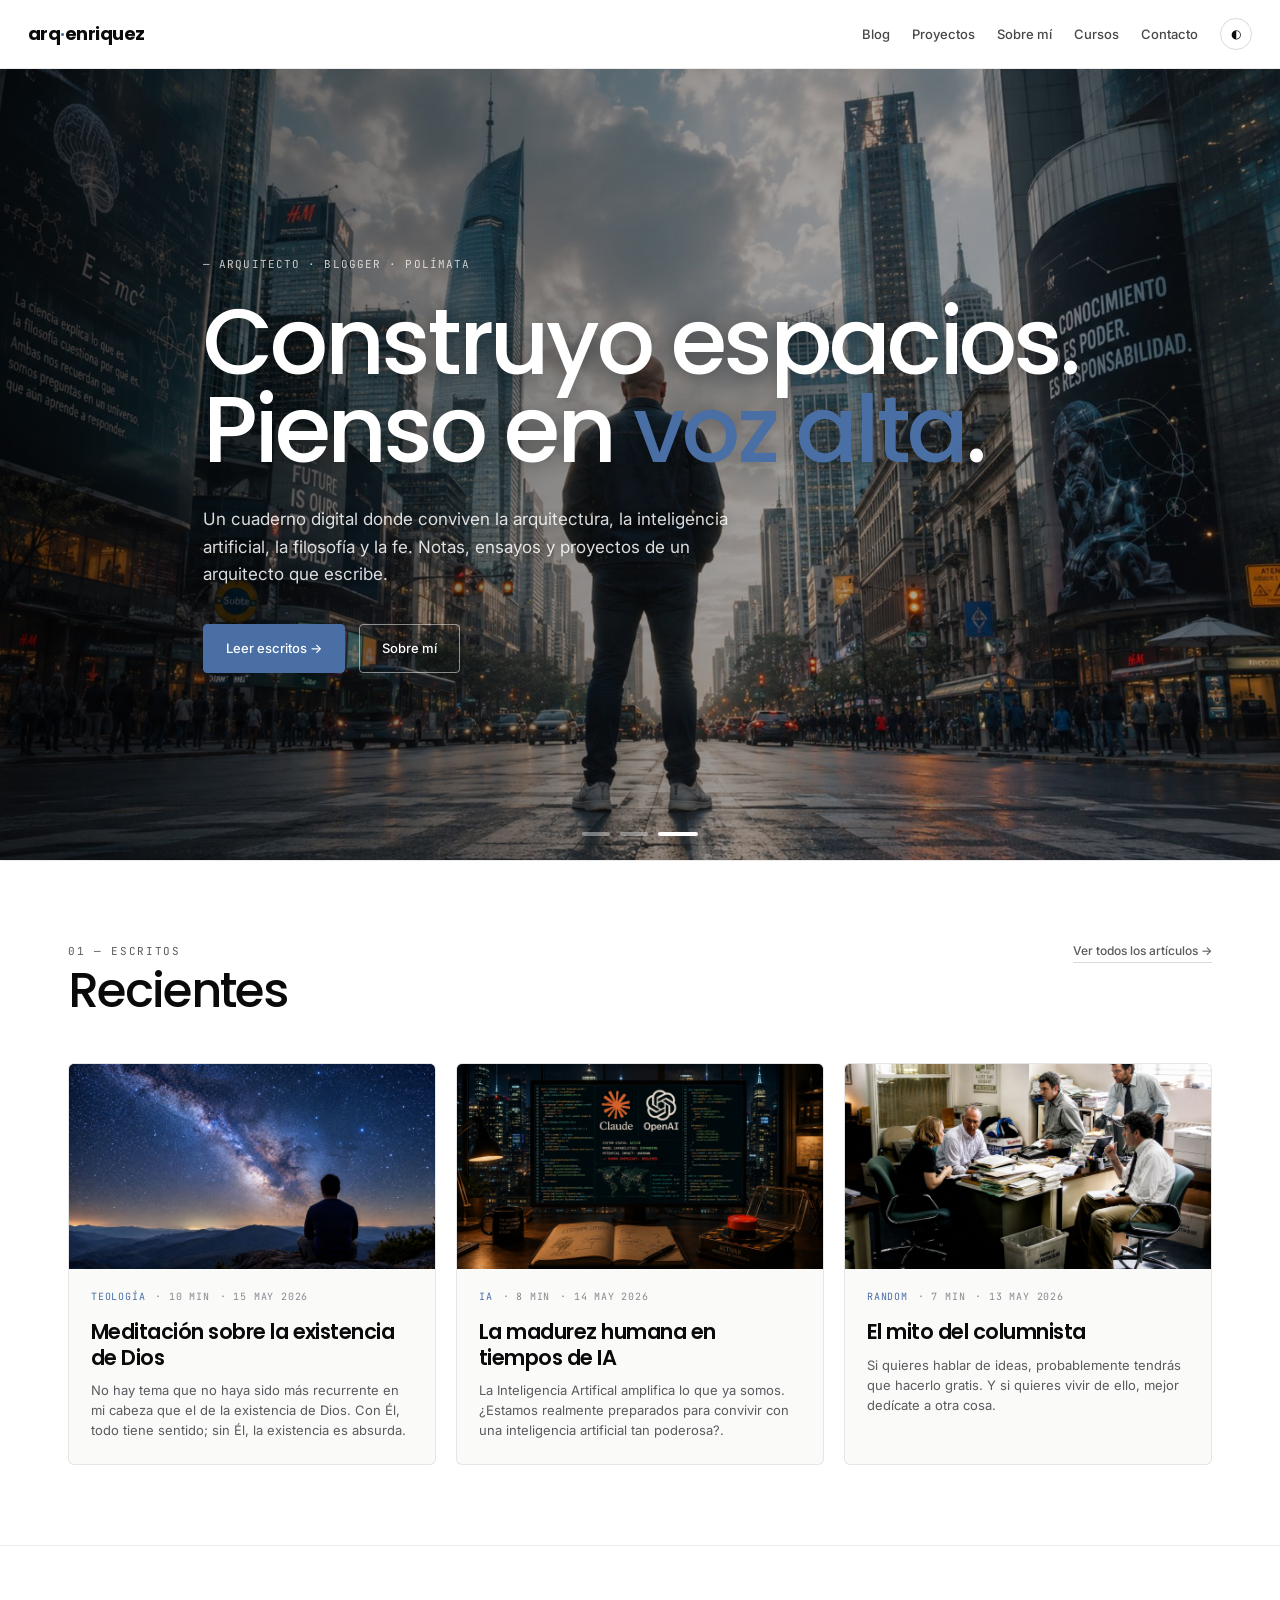
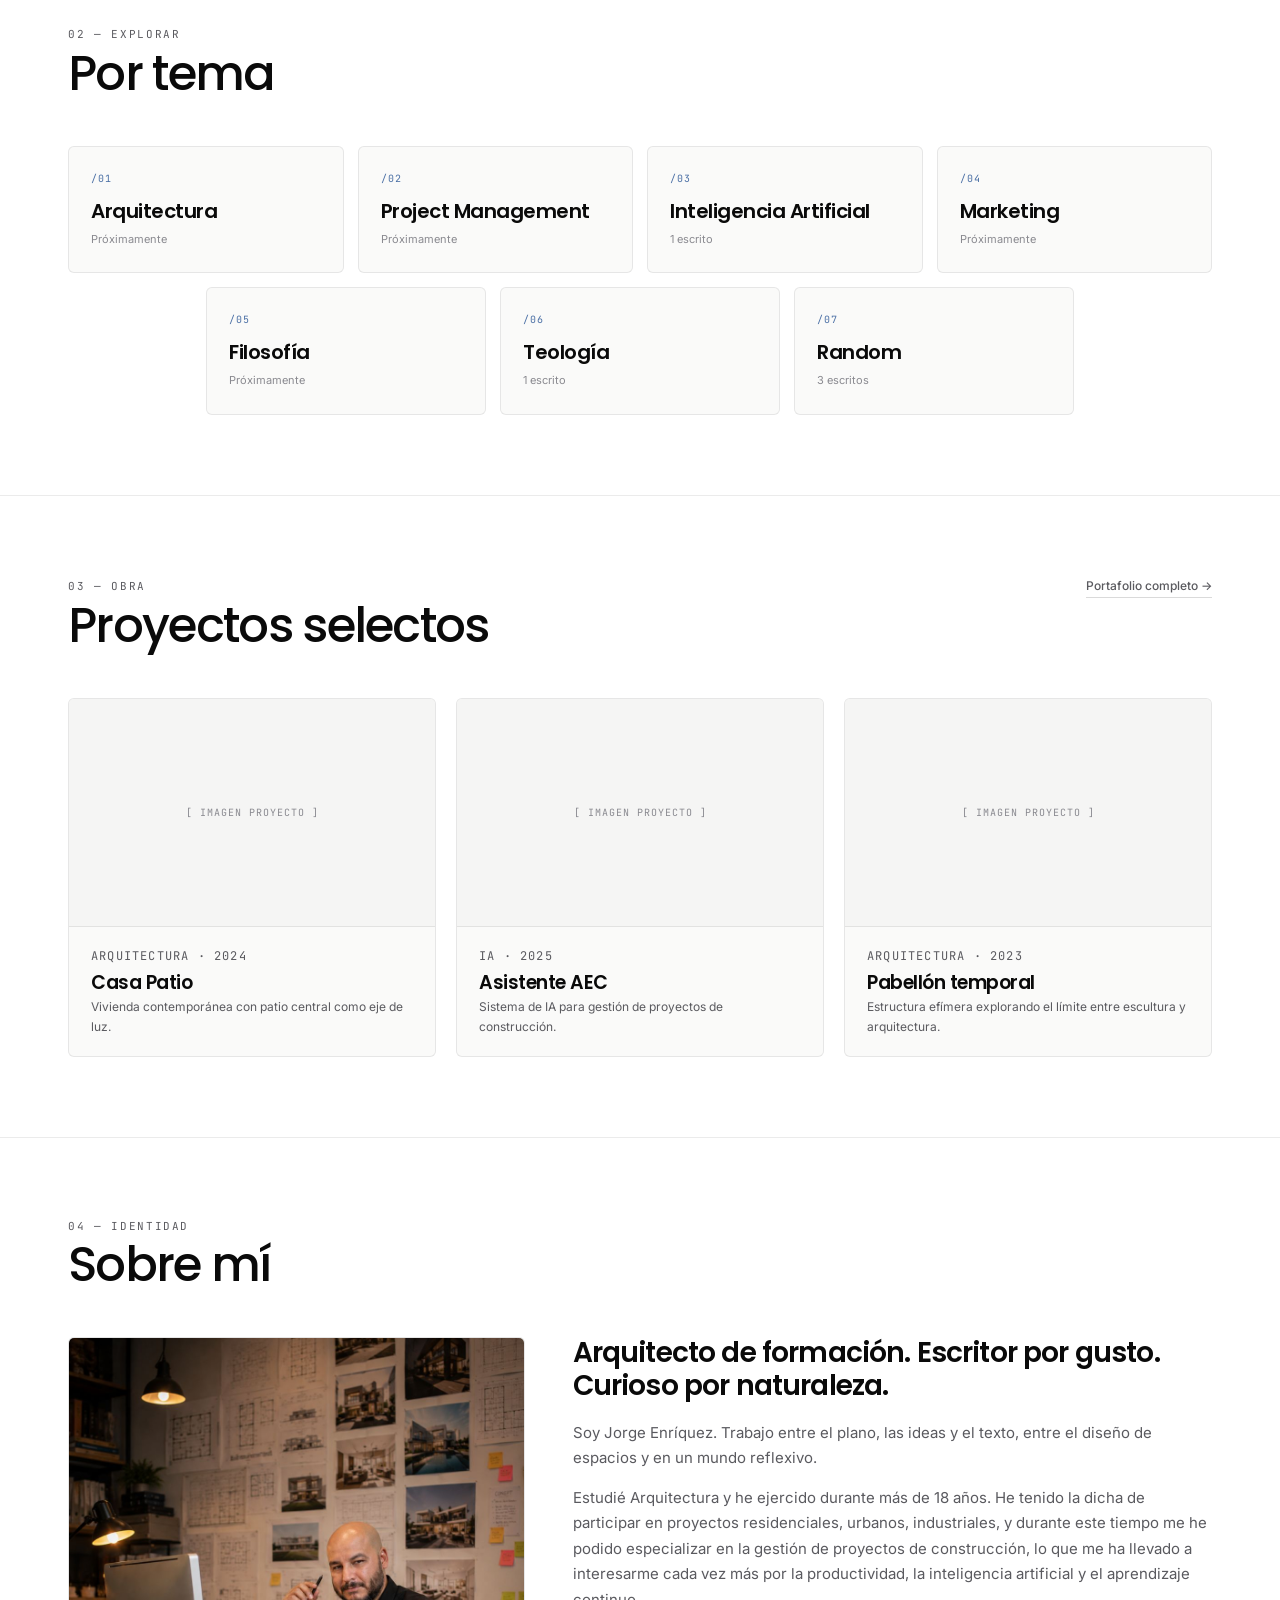
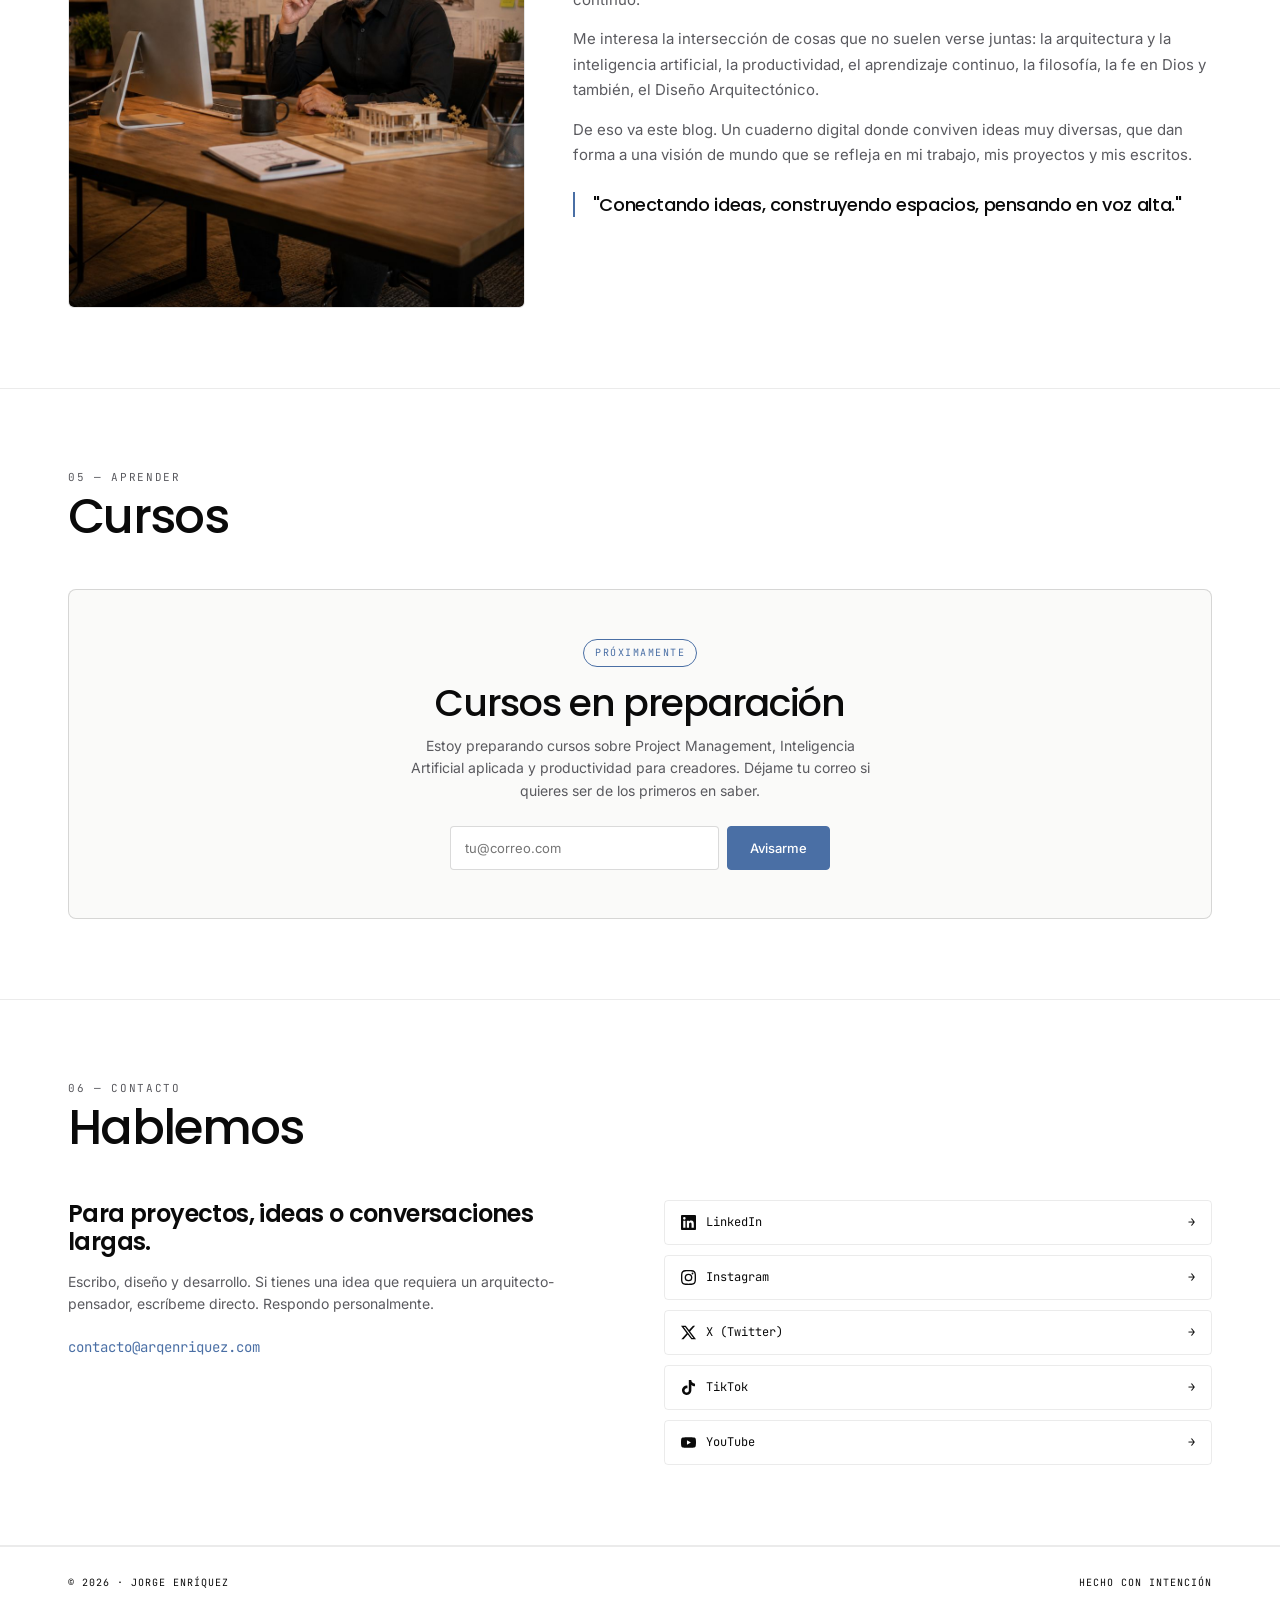
==== commit 0220a847: "Actualice seccion Sobre mi con texto extendido y nueva cita" ====
--- a/index.html
+++ b/index.html
@@ -292,18 +292,29 @@
             <img src="assets/images/sobre-mi.jpg" alt="Foto de Jorge Enríquez" loading="lazy">
           </div>
           <div class="about-text">
-            <h3>Arquitecto de formación. Escritor por gusto. Curioso por defecto.</h3>
+            <h3>Arquitecto de formación. Escritor por gusto. Curioso por naturaleza.</h3>
             <p>
-              Soy Jorge Enríquez. Trabajo entre el plano y el texto, entre el diseño de
-              espacios y el diseño de ideas. Fundé EZ Project Management para llevar proyectos
-              de construcción con orden, y mantengo este cuaderno para llevar las ideas con honestidad.
+              Soy Jorge Enríquez. Trabajo entre el plano, las ideas y el texto, entre el diseño
+              de espacios y en un mundo reflexivo.
+            </p>
+            <p>
+              Estudié Arquitectura y he ejercido durante más de 18 años.
+              He tenido la dicha de participar en proyectos residenciales, urbanos, industriales,
+              y durante este tiempo me he podido especializar en la gestión de proyectos de
+              construcción, lo que me ha llevado a interesarme cada vez más por la productividad,
+              la inteligencia artificial y el aprendizaje continuo.
             </p>
             <p>
               Me interesa la intersección de cosas que no suelen verse juntas: la arquitectura
-              y la inteligencia artificial, la fe y la productividad, la filosofía y los planos.
+              y la inteligencia artificial, la productividad, el aprendizaje continuo, 
+              la filosofía, la fe en Dios y también, el Diseño Arquitectónico.
+            </p>
+            <p>
+              De eso va este blog. Un cuaderno digital donde conviven ideas muy diversas, que dan 
+              forma a una visión de mundo que se refleja en mi trabajo, mis proyectos y mis escritos.
             </p>
             <blockquote class="quote">
-              "Construir es creer en algo que aún no existe."
+              "Conectando ideas, construyendo espacios, pensando en voz alta."
             </blockquote>
           </div>
         </div>
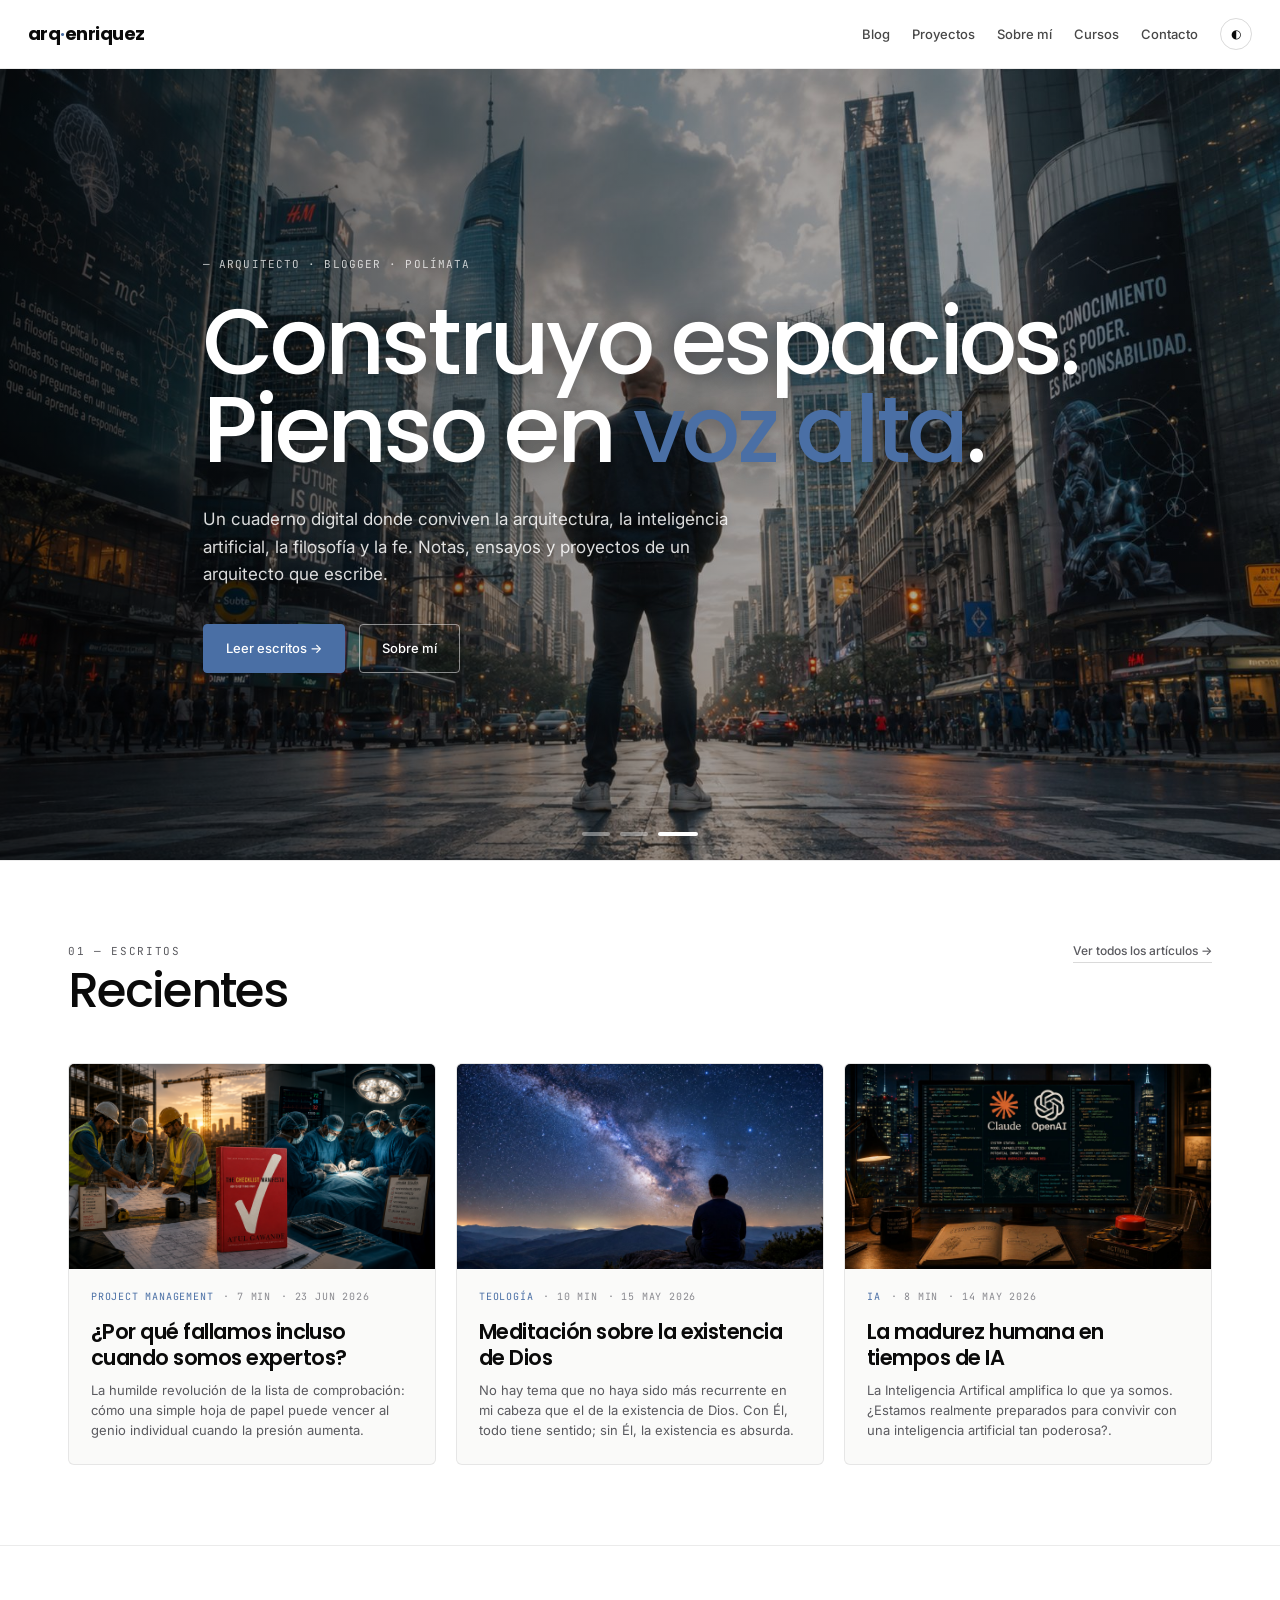
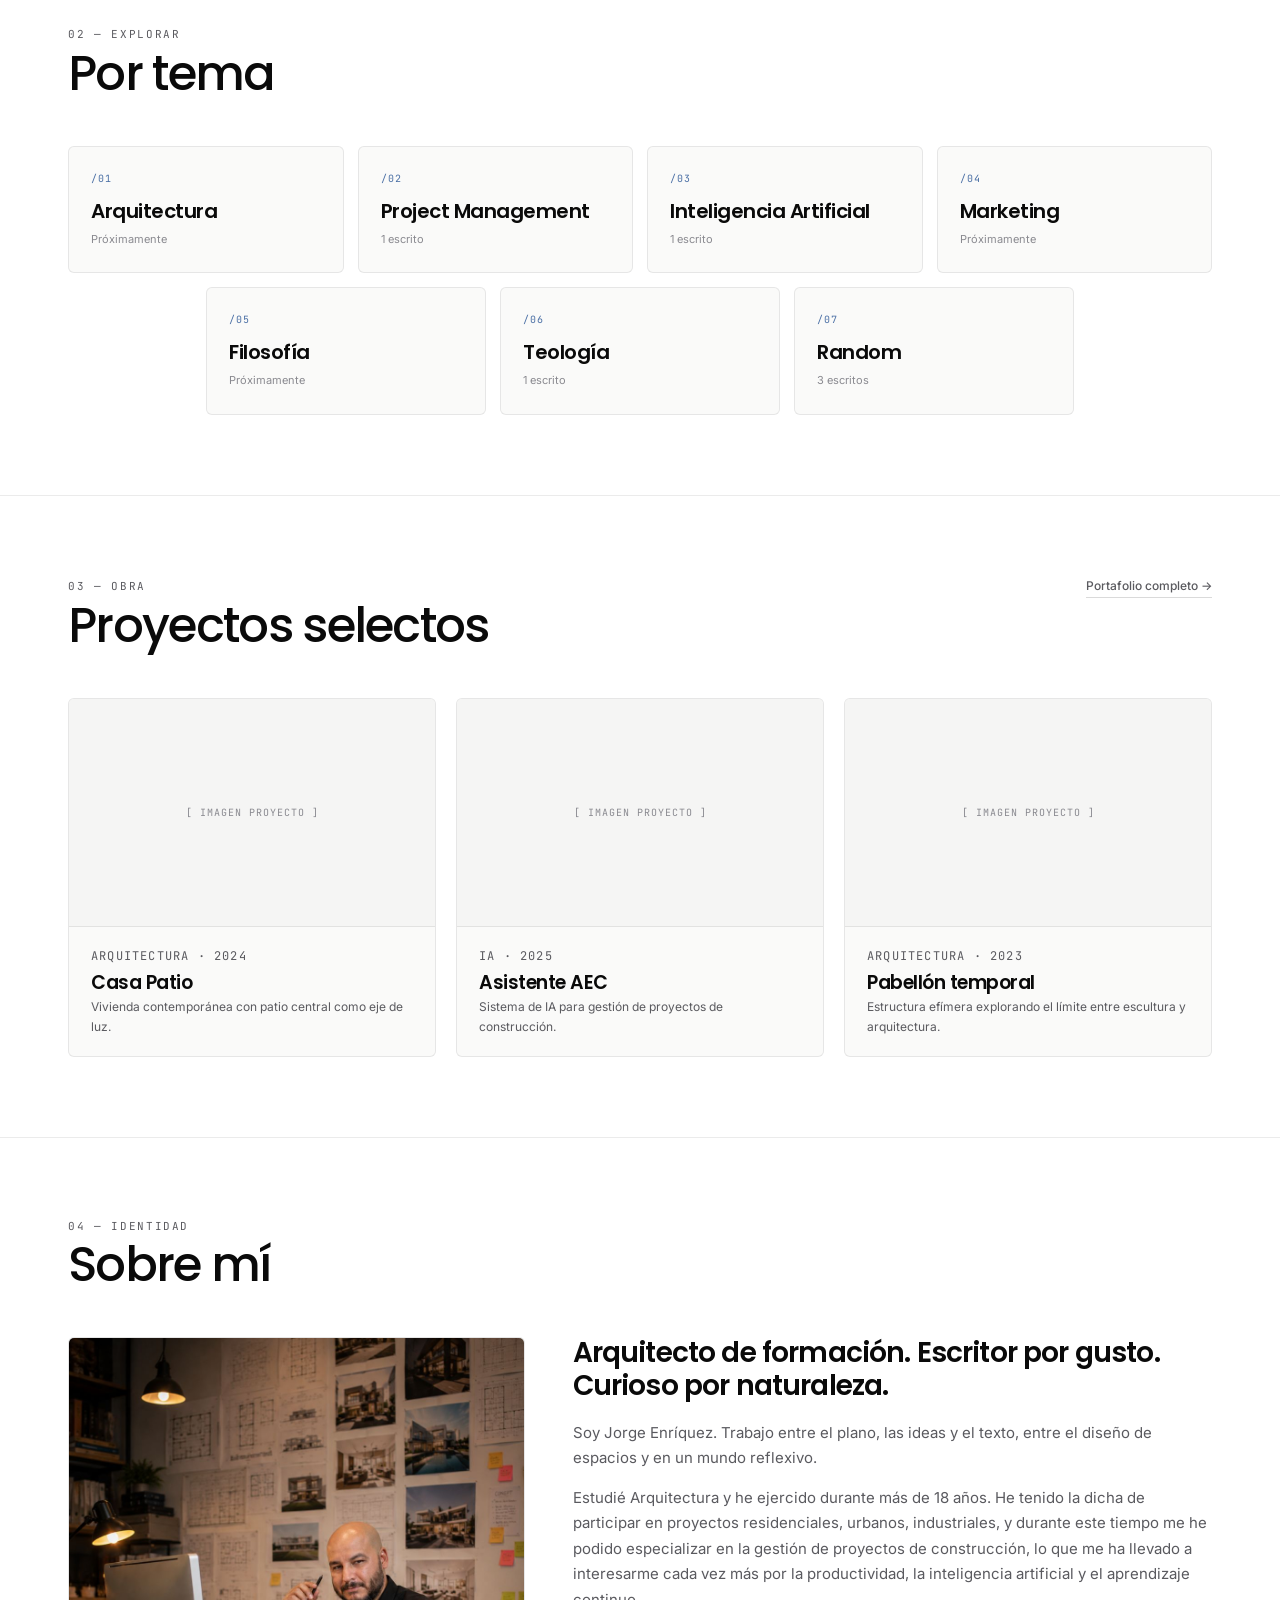
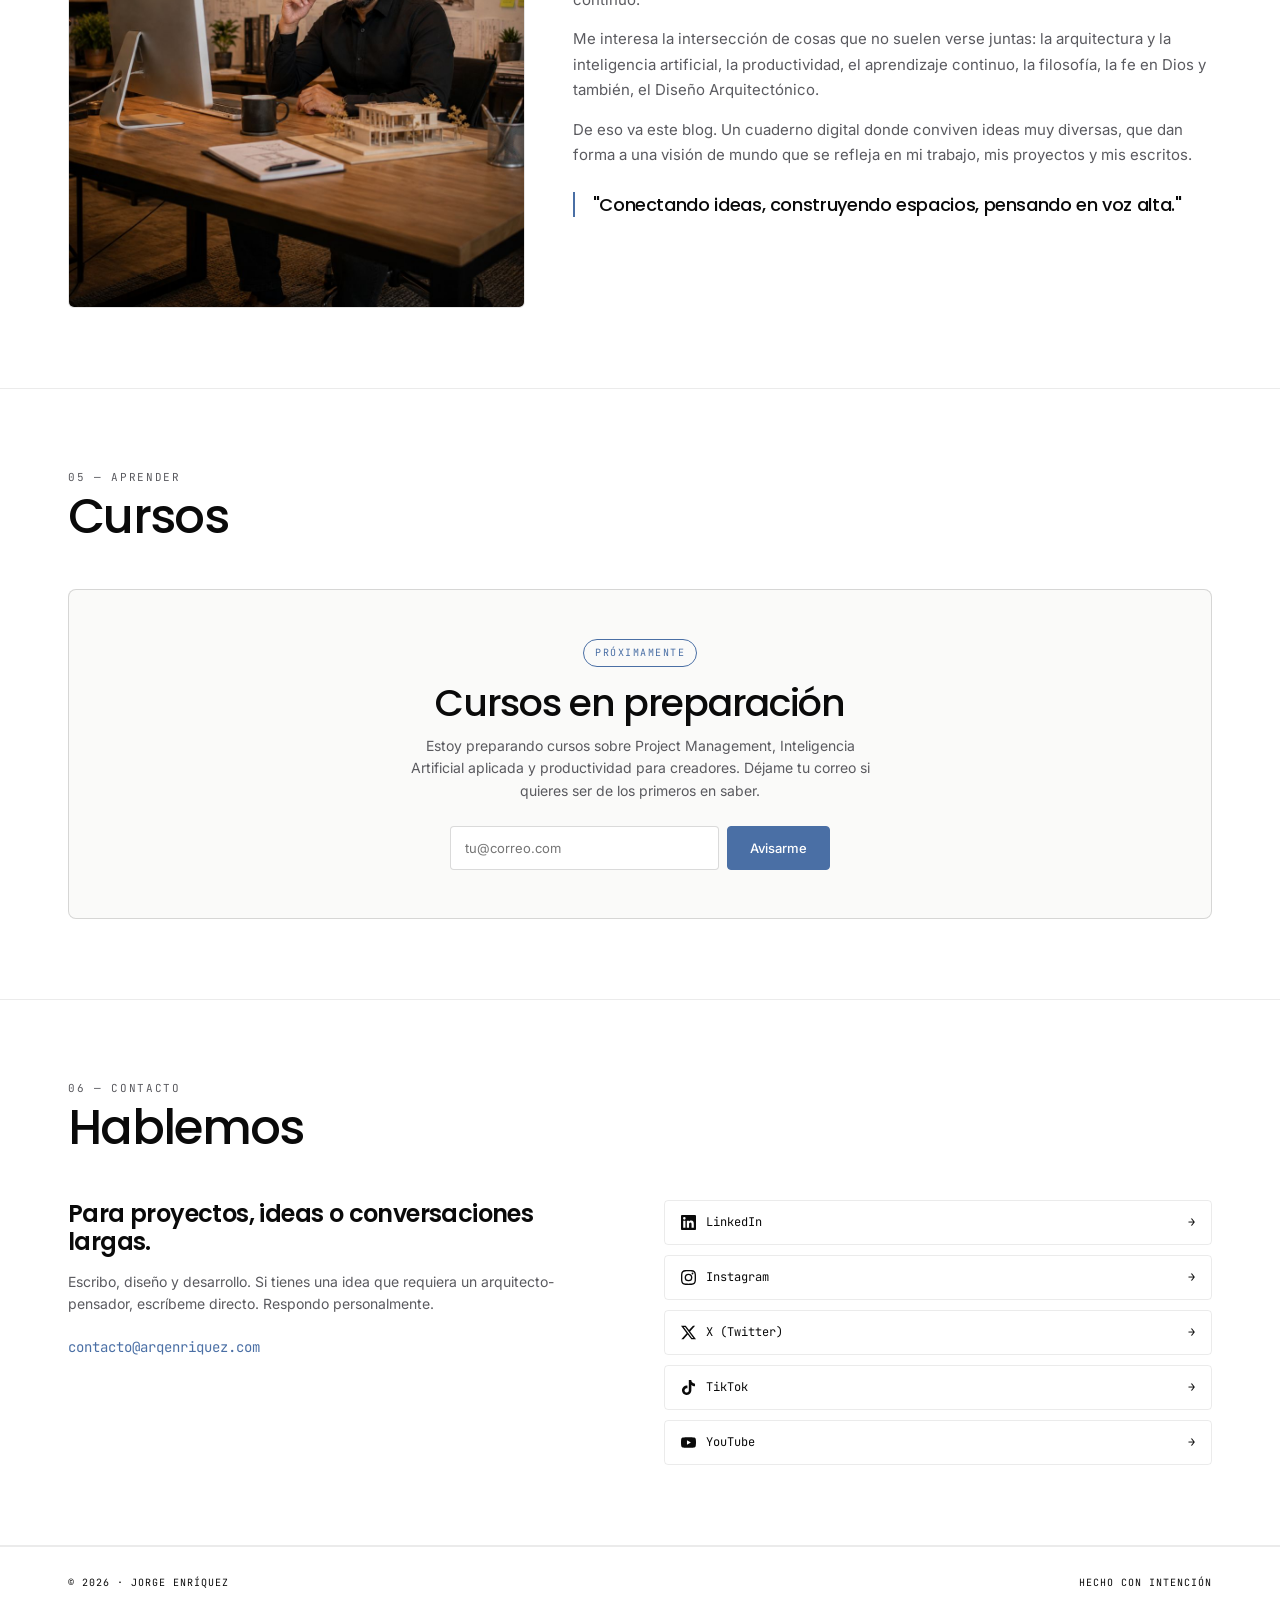
==== commit 31a66155: "Anadi favicon (ico multi-resolucion, svg y apple-touch-icon) Co-Authored-By: Claude Opus 4.8 <norepl" ====
--- a/index.html
+++ b/index.html
@@ -34,11 +34,14 @@
 
   <!-- ====================================================================
        FAVICON
-       Cuando tengas tu logo, lo guardas como favicon.ico en la raíz
-       y como apple-touch-icon.png (180x180) para móviles.
+       Archivos que van en la RAÍZ del proyecto (junto a index.html):
+         - favicon.ico            → icono clásico (obligatorio)
+         - favicon.svg            → icono nítido en navegadores modernos (opcional)
+         - apple-touch-icon.png   → 180x180, para "Añadir a inicio" en iOS (opcional)
   ===================================================================== -->
   <link rel="icon" type="image/x-icon" href="/favicon.ico">
-  <!-- <link rel="apple-touch-icon" sizes="180x180" href="/apple-touch-icon.png"> -->
+  <link rel="icon" type="image/svg+xml" href="/favicon.svg">
+  <link rel="apple-touch-icon" sizes="180x180" href="/apple-touch-icon.png">
 
   <!-- ====================================================================
        FUENTES (Google Fonts con preconnect para mejor performance)
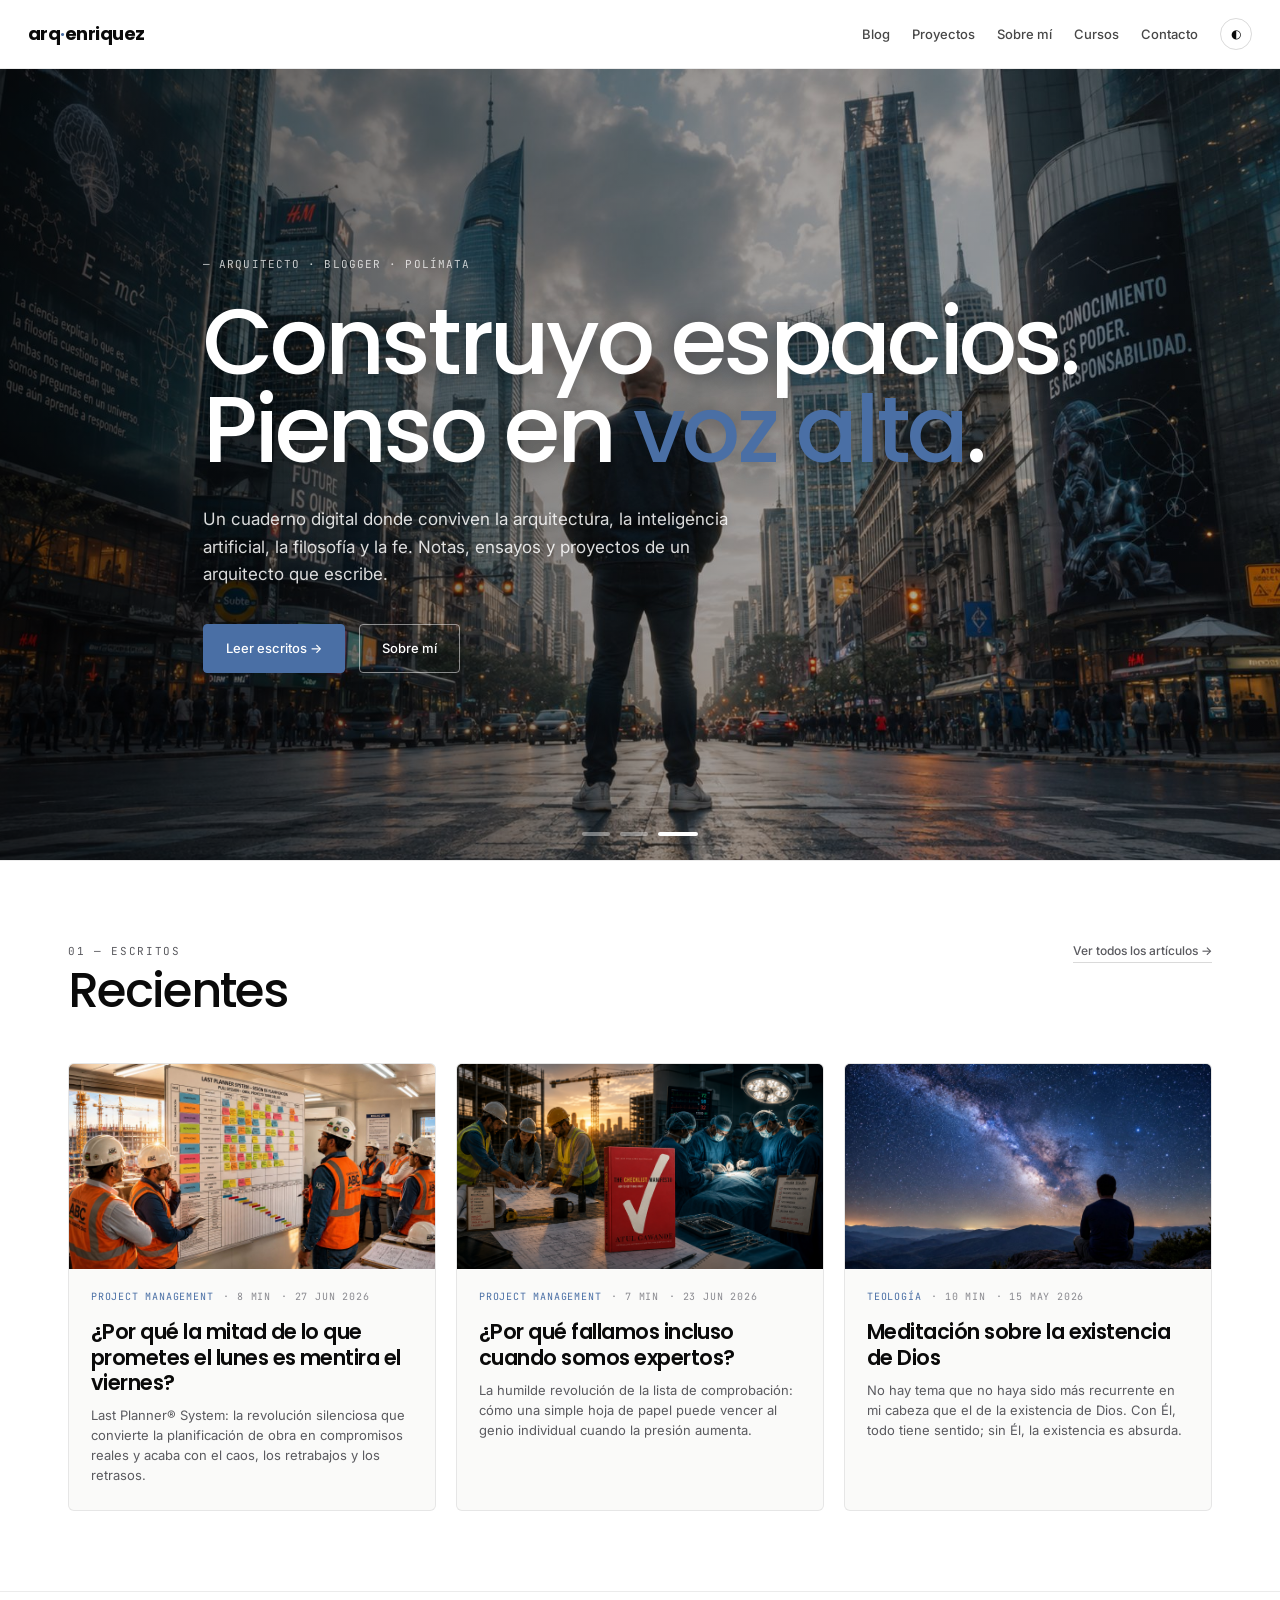
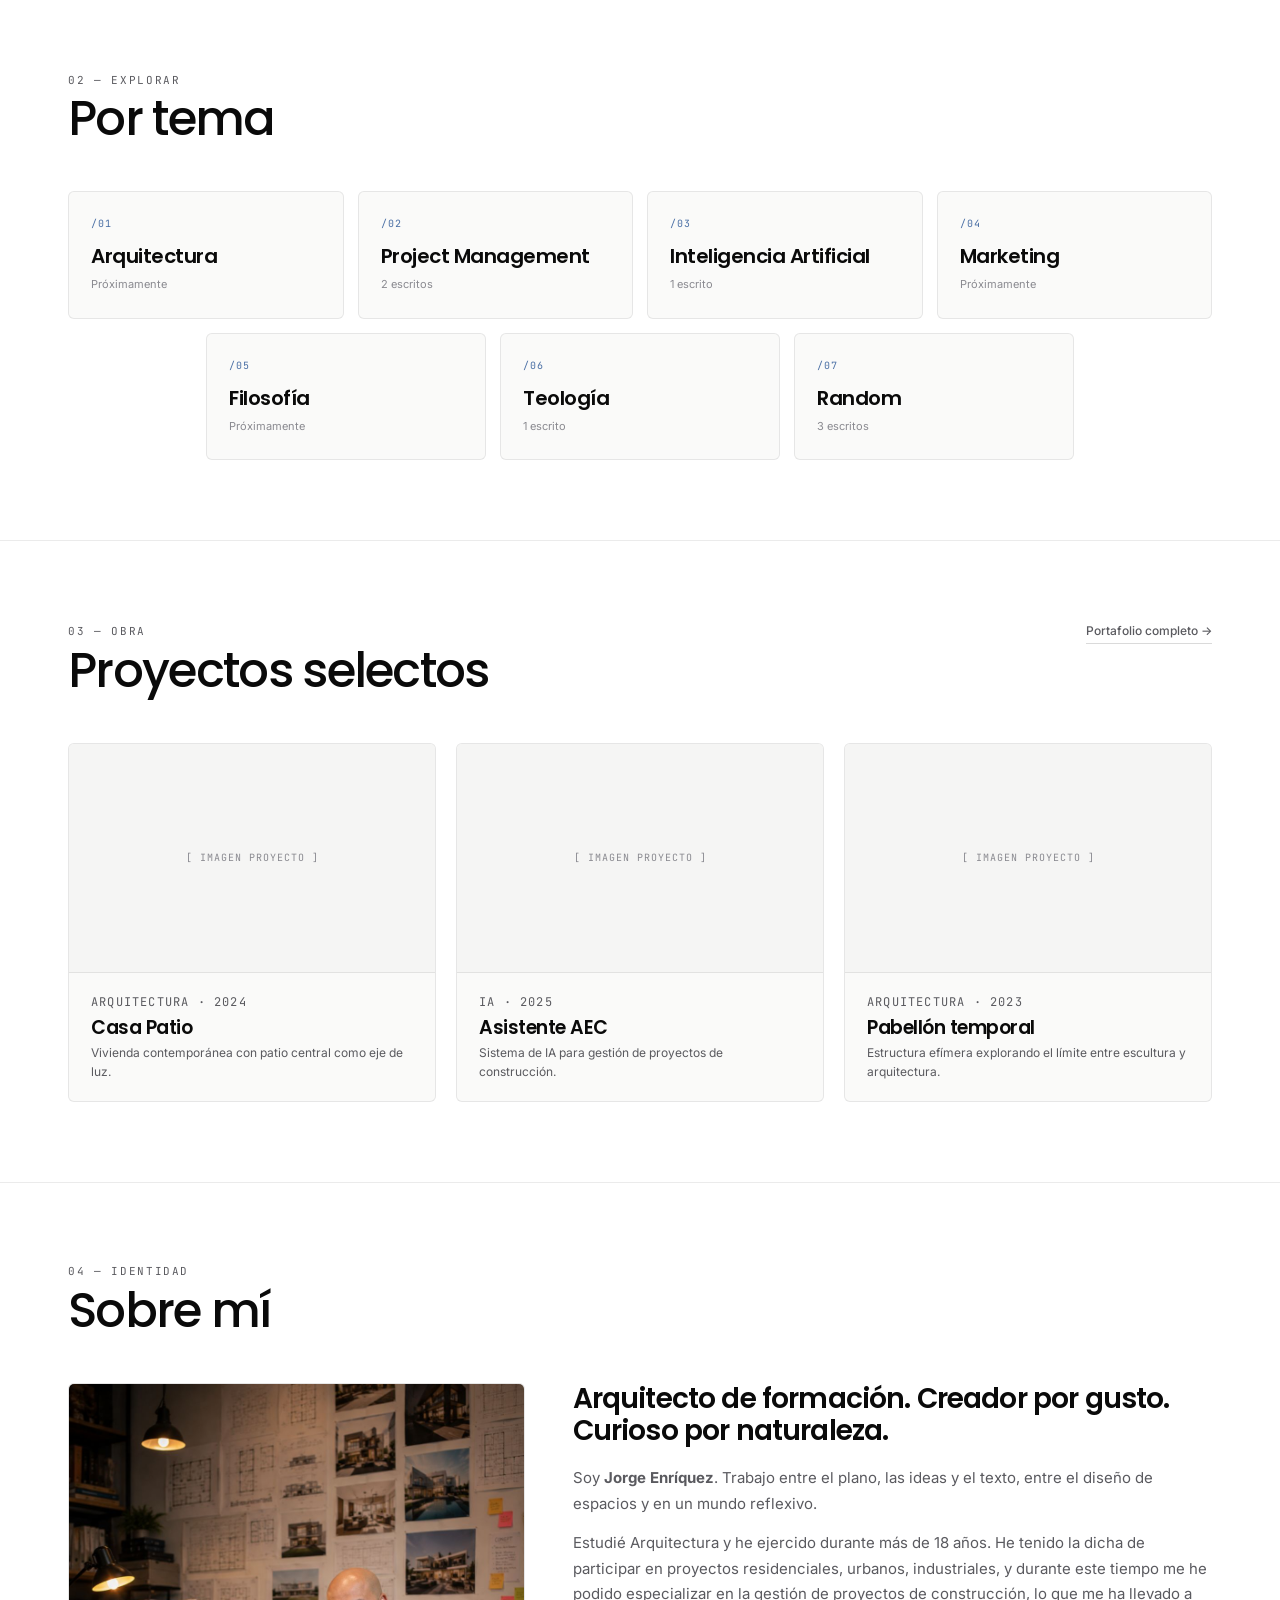
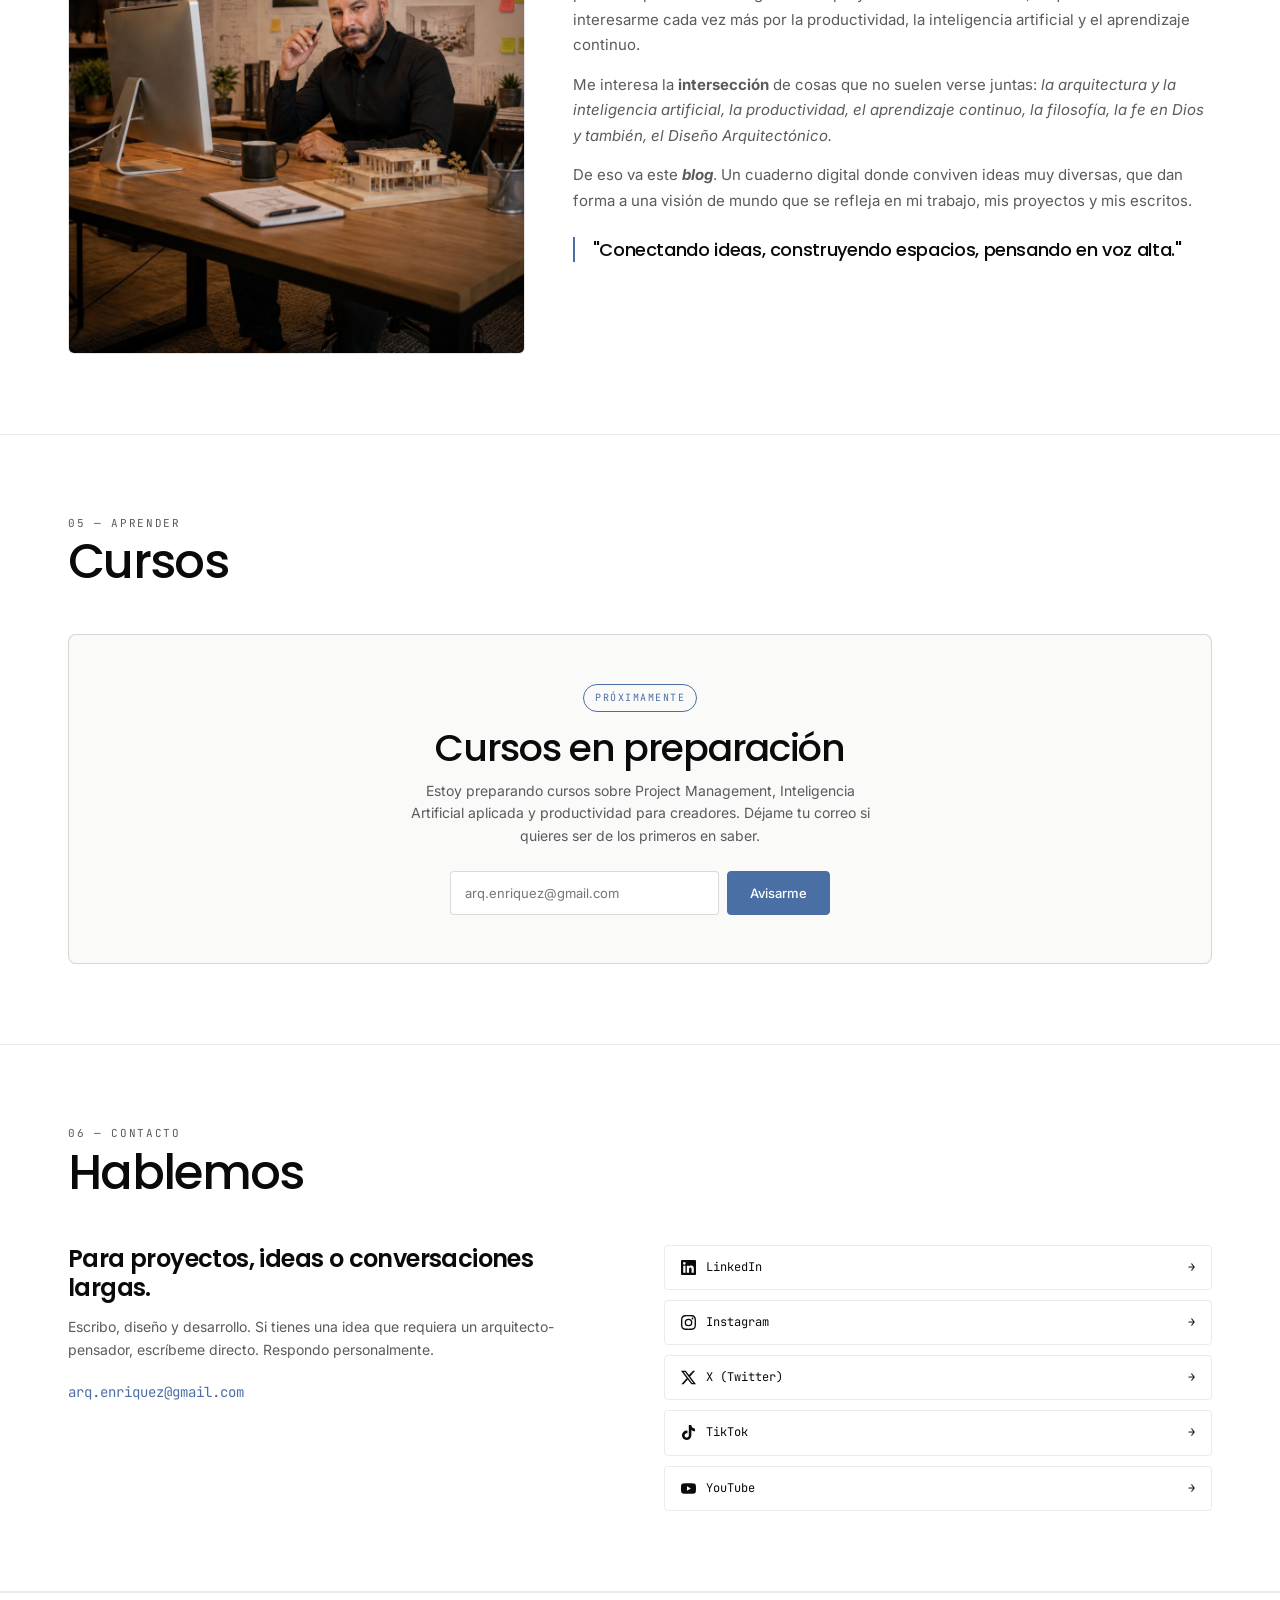
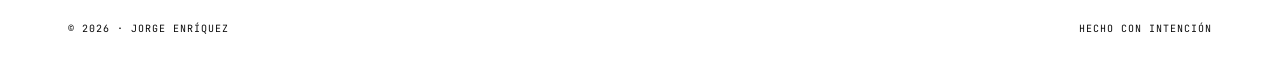
==== commit 210ffcc6: "Edite textos del index (negritas, cursivas y ajustes de redaccion) Co-Authored-By: Claude Opus 4.8 <" ====
--- a/index.html
+++ b/index.html
@@ -295,9 +295,9 @@
             <img src="assets/images/sobre-mi.jpg" alt="Foto de Jorge Enríquez" loading="lazy">
           </div>
           <div class="about-text">
-            <h3>Arquitecto de formación. Escritor por gusto. Curioso por naturaleza.</h3>
+            <h3>Arquitecto de formación. Creador por gusto. Curioso por naturaleza.</h3>
             <p>
-              Soy Jorge Enríquez. Trabajo entre el plano, las ideas y el texto, entre el diseño
+              Soy <strong>Jorge Enríquez</strong>. Trabajo entre el plano, las ideas y el texto, entre el diseño
               de espacios y en un mundo reflexivo.
             </p>
             <p>
@@ -308,12 +308,12 @@
               la inteligencia artificial y el aprendizaje continuo.
             </p>
             <p>
-              Me interesa la intersección de cosas que no suelen verse juntas: la arquitectura
+              Me interesa la <strong>intersección</strong> de cosas que no suelen verse juntas: <em>la arquitectura
               y la inteligencia artificial, la productividad, el aprendizaje continuo, 
-              la filosofía, la fe en Dios y también, el Diseño Arquitectónico.
+              la filosofía, la fe en Dios y también, el Diseño Arquitectónico.</em>
             </p>
             <p>
-              De eso va este blog. Un cuaderno digital donde conviven ideas muy diversas, que dan 
+              De eso va este <strong><em>blog</em></strong>. Un cuaderno digital donde conviven ideas muy diversas, que dan 
               forma a una visión de mundo que se refleja en mi trabajo, mis proyectos y mis escritos.
             </p>
             <blockquote class="quote">
@@ -345,7 +345,7 @@
             <input
               type="email"
               name="email"
-              placeholder="tu@correo.com"
+              placeholder="arq.enriquez@gmail.com"
               required
               aria-label="Correo electrónico"
             >
@@ -372,8 +372,8 @@
               Escribo, diseño y desarrollo. Si tienes una idea que requiera un
               arquitecto-pensador, escríbeme directo. Respondo personalmente.
             </p>
-            <a href="mailto:contacto@arqenriquez.com" class="contact-email">
-              contacto@arqenriquez.com
+            <a href="mailto:arq.enriquez@gmail.com" class="contact-email">
+              arq.enriquez@gmail.com
             </a>
           </div>
 
